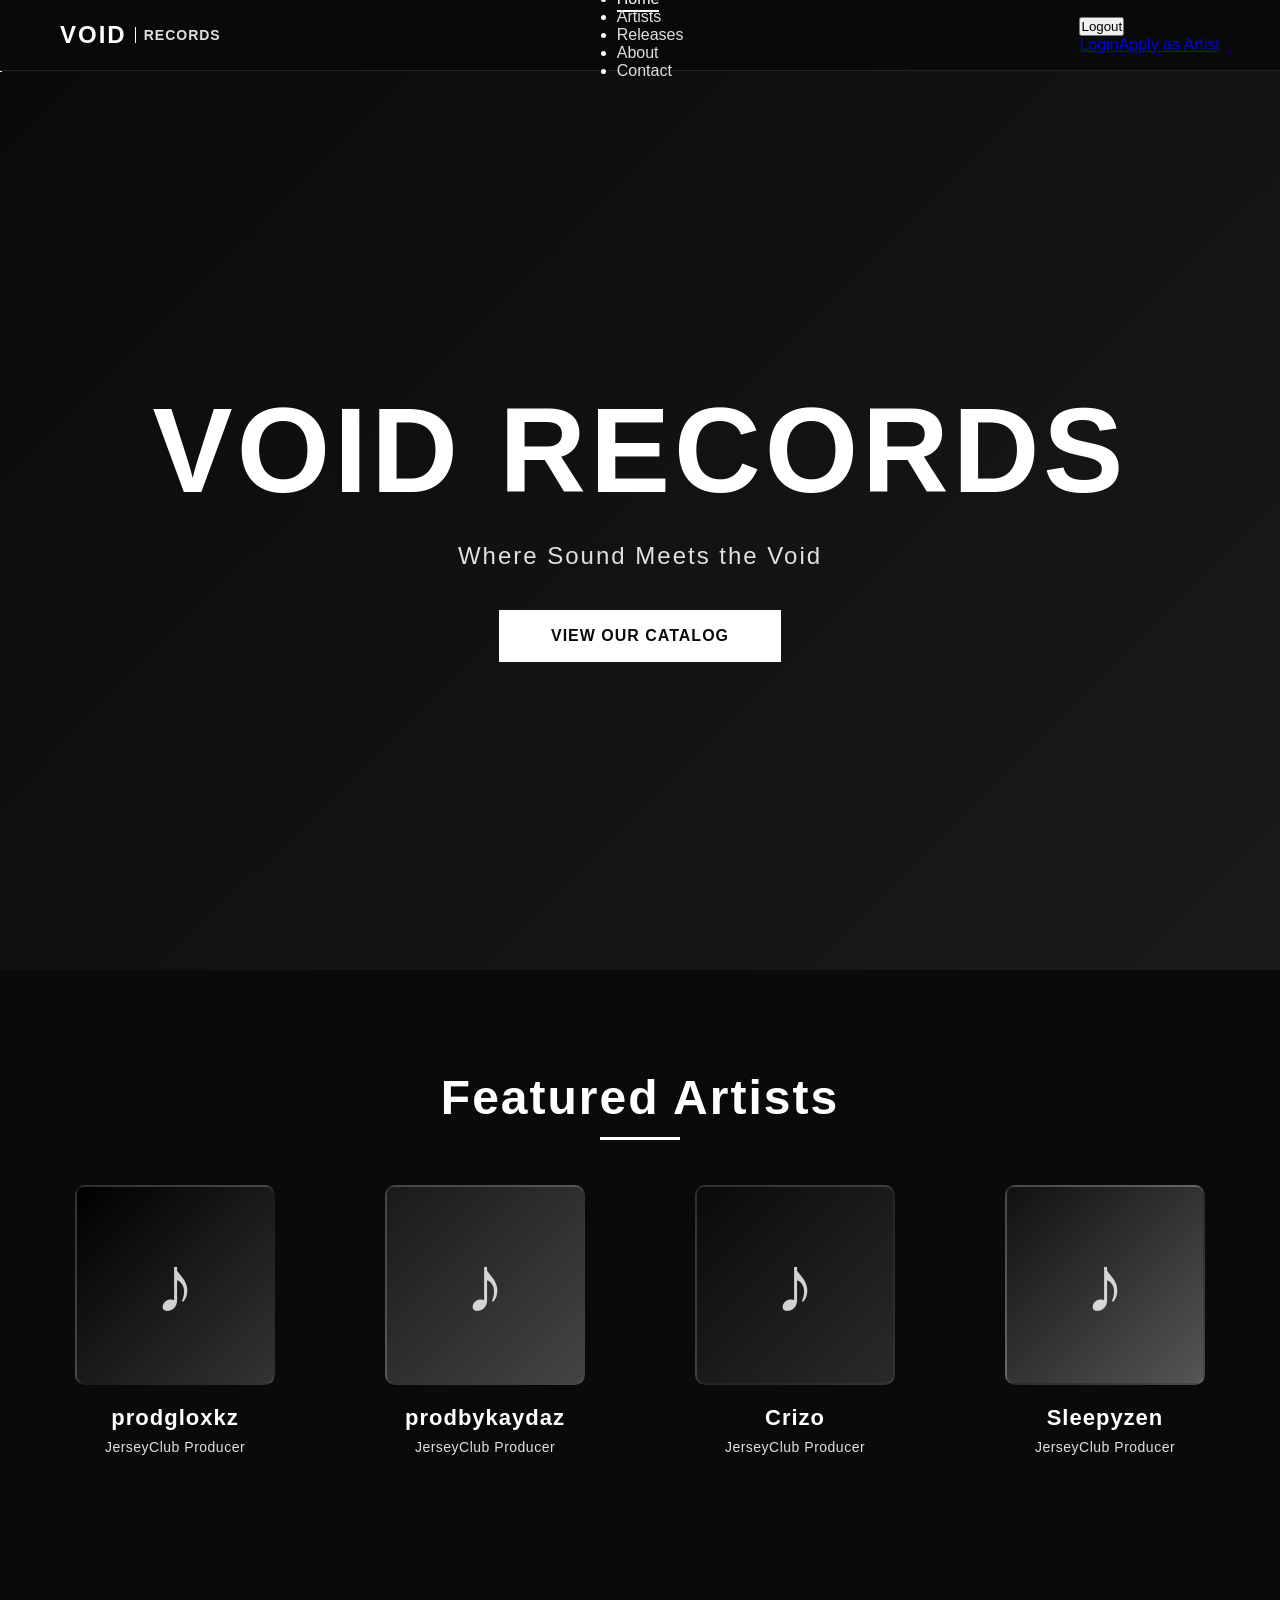
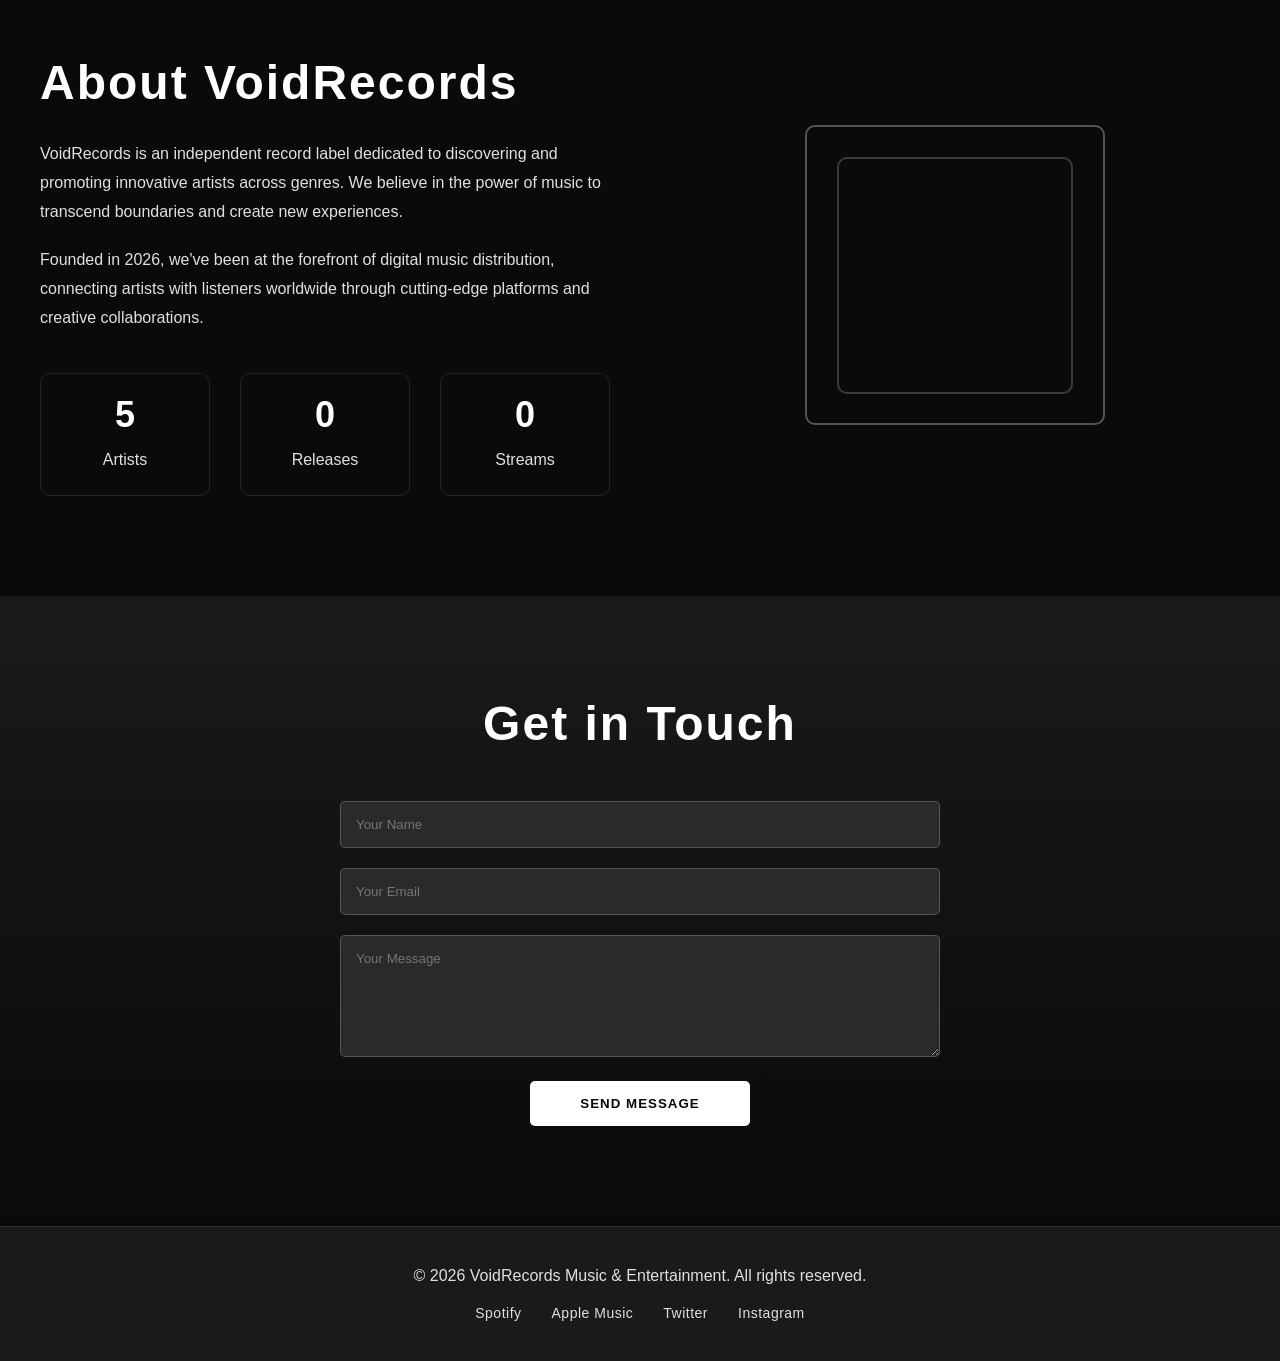
==== index.html @ 40ed35eb "Update index.html" ====
<!DOCTYPE html>
<html lang="en">
<head>
    <meta charset="UTF-8">
    <meta name="viewport" content="width=device-width, initial-scale=1.0">

    <title>VoidRecords - Where Sound Meets the Void</title>

    <!-- VoidRecords Favicon -->
    <link rel="icon" type="image/png" sizes="32x32" href="favicon.png?v=2">
    <link rel="icon" type="image/png" sizes="16x16" href="favicon.png?v=2">
    <link rel="shortcut icon" href="favicon.png?v=2">
    <link rel="apple-touch-icon" href="favicon.png?v=2">
    <style id="voidrecords-styles">
* {
    margin: 0;
    padding: 0;
    box-sizing: border-box;
}

:root {
    --primary-black: #0a0a0a;
    --secondary-black: #1a1a1a;
    --tertiary-black: #2a2a2a;
    --primary-white: #ffffff;
    --secondary-white: #f5f5f5;
    --gray-light: #e0e0e0;
    --accent: #ffffff;
}

html {
    scroll-behavior: smooth;
}

body {
    font-family: 'Segoe UI', Tahoma, Geneva, Verdana, sans-serif;
    background-color: var(--primary-black);
    color: var(--primary-white);
    overflow-x: hidden;
}




/* Animations */
@keyframes fadeInUp {
    from {
        opacity: 0;
        transform: translateY(30px);
    }
    to {
        opacity: 1;
        transform: translateY(0);
    }
}

@keyframes glitch {
    0%, 100% {
        clip-path: inset(0 0 0 0);
    }
    20% {
        clip-path: inset(0 0 65% 0);
    }
    40% {
        clip-path: inset(28% 0 58% 0);
    }
    60% {
        clip-path: inset(44% 0 15% 0);
    }
    80% {
        clip-path: inset(12% 0 58% 0);
    }
}

@keyframes float {
    0%, 100% {
        transform: translateY(0px);
    }
    50% {
        transform: translateY(-20px);
    }
}

@keyframes pulse {
    0% {
        transform: scale(1);
        opacity: 1;
    }
    50% {
        transform: scale(1.05);
        opacity: 0.8;
    }
    100% {
        transform: scale(1);
        opacity: 1;
    }
}

@keyframes spin-slow {
    from {
        transform: rotate(0deg);
    }
    to {
        transform: rotate(360deg);
    }
}

@keyframes twinkle {
    0%, 100% {
        opacity: 0.3;
    }
    50% {
        opacity: 1;
    }
}

@keyframes glow {
    0%, 100% {
        box-shadow: 0 0 10px rgba(255, 255, 255, 0.3);
    }
    50% {
        box-shadow: 0 0 20px rgba(255, 255, 255, 0.6);
    }
}

@keyframes slideInLeft {
    from {
        opacity: 0;
        transform: translateX(-50px);
    }
    to {
        opacity: 1;
        transform: translateX(0);
    }
}

@keyframes slideInRight {
    from {
        opacity: 0;
        transform: translateX(50px);
    }
    to {
        opacity: 1;
        transform: translateX(0);
    }
}

@keyframes expandWidth {
    from {
        width: 0;
    }
    to {
        width: 100%;
    }
}

/* Navbar */
.navbar {
    position: fixed;
    top: 0;
    width: 100%;
    background: rgba(10, 10, 10, 0.95);
    backdrop-filter: blur(10px);
    border-bottom: 1px solid rgba(255, 255, 255, 0.1);
    z-index: 1000;
    animation: slideInDown 0.6s ease-out;
}

@keyframes slideInDown {
    from {
        opacity: 0;
        transform: translateY(-100%);
    }
    to {
        opacity: 1;
        transform: translateY(0);
    }
}

.nav-container {
    max-width: 1200px;
    margin: 0 auto;
    padding: 0 20px;
    display: flex;
    justify-content: space-between;
    align-items: center;
    height: 70px;
}

.logo {
    display: flex;
    align-items: center;
    gap: 8px;
    font-weight: bold;
}

.logo-text {
    font-size: 24px;
    color: var(--primary-white);
    letter-spacing: 2px;
}

.logo-records {
    font-size: 14px;
    color: var(--gray-light);
    letter-spacing: 1px;
    border-left: 1px solid var(--accent);
    padding-left: 8px;
}

.nav-menu {
    display: flex;
    list-style: none;
    gap: 40px;
}

.nav-link {
    color: var(--gray-light);
    text-decoration: none;
    font-weight: 500;
    transition: all 0.3s ease;
    position: relative;
}

.nav-link::after {
    content: '';
    position: absolute;
    bottom: -5px;
    left: 0;
    width: 0;
    height: 2px;
    background: var(--accent);
    transition: width 0.3s ease;
}

.nav-link:hover,
.nav-link.active {
    color: var(--primary-white);
}

.nav-link:hover::after,
.nav-link.active::after {
    width: 100%;
}

.hamburger {
    display: none;
    flex-direction: column;
    cursor: pointer;
}

.hamburger span {
    width: 25px;
    height: 3px;
    background: var(--primary-white);
    margin: 5px 0;
    transition: 0.3s;
}

/* Hero Section */
.hero {
    position: relative;
    height: 100vh;
    display: flex;
    align-items: center;
    justify-content: center;
    overflow: hidden;
    background: linear-gradient(135deg, var(--primary-black) 0%, var(--secondary-black) 100%);
    margin-top: 70px;
}

.stars,
.stars-2,
.stars-3 {
    position: absolute;
    width: 100%;
    height: 100%;
    top: 0;
    left: 0;
}

.stars::before,
.stars::after,
.stars-2::before,
.stars-2::after,
.stars-3::before,
.stars-3::after {
    content: '';
    position: absolute;
    width: 2px;
    height: 2px;
    background: white;
    box-shadow: 
        50px 60px 0 -5px white,
        130px 80px 0 -5px white,
        90px 10px 0 -5px white,
        130px 130px 0 -5px white,
        90px 90px 0 -5px white;
    animation: twinkle 3s infinite;
}

.stars-2::before {
    animation-delay: 0.5s;
}

.stars-3::before {
    animation-delay: 1s;
}

.hero-content {
    position: relative;
    z-index: 2;
    text-align: center;
    animation: fadeInUp 1s ease-out;
}

.hero-title {
    font-size: clamp(48px, 10vw, 120px);
    font-weight: 900;
    letter-spacing: 4px;
    margin-bottom: 20px;
    line-height: 1.2;
}

.word {
    display: inline-block;
    animation: slideInLeft 0.8s ease-out;
}

.word:nth-child(2) {
    animation: slideInRight 0.8s ease-out;
}

.hero-subtitle {
    font-size: 24px;
    color: var(--gray-light);
    letter-spacing: 2px;
    margin-bottom: 40px;
    animation: fadeInUp 1.2s ease-out;
}

.cta-button {
    display: inline-block;
    padding: 15px 50px;
    background: var(--primary-white);
    color: var(--primary-black);
    text-decoration: none;
    font-weight: 700;
    letter-spacing: 1px;
    border: 2px solid var(--primary-white);
    transition: all 0.3s ease;
    cursor: pointer;
    animation: fadeInUp 1.4s ease-out;
    text-transform: uppercase;
}

.cta-button:hover {
    background: transparent;
    color: var(--primary-white);
    transform: translateY(-3px);
    box-shadow: 0 10px 30px rgba(255, 255, 255, 0.2);
}

/* Section Title */
.section-title {
    font-size: 48px;
    font-weight: 900;
    text-align: center;
    margin-bottom: 60px;
    letter-spacing: 2px;
    position: relative;
    display: inline-block;
    width: 100%;
}

.section-title::after {
    content: '';
    position: absolute;
    bottom: -15px;
    left: 50%;
    transform: translateX(-50%);
    width: 80px;
    height: 3px;
    background: var(--primary-white);
}

/* Artists Section */
.artists {
    padding: 100px 20px;
    background: var(--primary-black);
}

.artists-grid {
    max-width: 1200px;
    margin: 0 auto;
    display: grid;
    grid-template-columns: repeat(auto-fit, minmax(250px, 1fr));
    gap: 40px;
}

.artist-card {
    text-align: center;
    animation: fadeInUp 0.8s ease-out both;
    transition: all 0.3s ease;
}

.artist-card:nth-child(1) {
    animation-delay: 0.1s;
}

.artist-card:nth-child(2) {
    animation-delay: 0.2s;
}

.artist-card:nth-child(3) {
    animation-delay: 0.3s;
}

.artist-card:nth-child(4) {
    animation-delay: 0.4s;
}

.artist-card:hover {
    transform: translateY(-10px);
}

.artist-image {
    width: 200px;
    height: 200px;
    margin: 0 auto 20px;
    border-radius: 10px;
    display: flex;
    align-items: center;
    justify-content: center;
    overflow: hidden;
    border: 2px solid rgba(255, 255, 255, 0.1);
    transition: all 0.3s ease;
}

.artist-card:hover .artist-image {
    border-color: var(--primary-white);
    box-shadow: 0 0 20px rgba(255, 255, 255, 0.2);
}

.artist-icon {
    font-size: 80px;
    opacity: 0.8;
    animation: float 3s ease-in-out infinite;
}

.artist-card h3 {
    font-size: 22px;
    margin-bottom: 8px;
    letter-spacing: 1px;
}

.artist-card p {
    color: var(--gray-light);
    font-size: 14px;
    letter-spacing: 0.5px;
}

/* Releases Section */
.releases {
    padding: 100px 20px;
    background: linear-gradient(180deg, var(--secondary-black) 0%, var(--primary-black) 100%);
}

.releases-grid {
    max-width: 1200px;
    margin: 0 auto;
    display: grid;
    grid-template-columns: repeat(auto-fit, minmax(280px, 1fr));
    gap: 40px;
}

.release-card {
    background: var(--tertiary-black);
    border: 1px solid rgba(255, 255, 255, 0.1);
    border-radius: 10px;
    padding: 30px;
    text-align: center;
    animation: fadeInUp 0.8s ease-out both;
    transition: all 0.3s ease;
    position: relative;
    overflow: hidden;
}

.release-card:nth-child(1) {
    animation-delay: 0.1s;
}

.release-card:nth-child(2) {
    animation-delay: 0.2s;
}

.release-card:nth-child(3) {
    animation-delay: 0.3s;
}

.release-card::before {
    content: '';
    position: absolute;
    top: 0;
    left: -100%;
    width: 100%;
    height: 100%;
    background: linear-gradient(90deg, transparent, rgba(255, 255, 255, 0.1), transparent);
    transition: left 0.5s ease;
}

.release-card:hover::before {
    left: 100%;
}

.release-card:hover {
    border-color: rgba(255, 255, 255, 0.3);
    transform: translateY(-10px);
    box-shadow: 0 15px 40px rgba(0, 0, 0, 0.5);
}

.release-image {
    position: relative;
    width: 150px;
    height: 150px;
    margin: 0 auto 20px;
}

.vinyl-record {
    width: 100%;
    height: 100%;
    border-radius: 50%;
    background: radial-gradient(circle at 30% 30%, #444, #000);
    border: 3px solid var(--gray-light);
    box-shadow: 0 0 20px rgba(255, 255, 255, 0.1), inset 0 0 20px rgba(0, 0, 0, 0.8);
    animation: spin-slow 8s linear infinite;
    position: relative;
}

.vinyl-record::before {
    content: '';
    position: absolute;
    width: 60%;
    height: 60%;
    background: radial-gradient(circle, #222, #000);
    border-radius: 50%;
    top: 20%;
    left: 20%;
    box-shadow: inset 0 0 10px rgba(0, 0, 0, 1);
}

.vinyl-record::after {
    content: '';
    position: absolute;
    width: 20%;
    height: 20%;
    background: radial-gradient(circle, #888, #333);
    border-radius: 50%;
    top: 40%;
    left: 40%;
    box-shadow: 0 0 5px rgba(255, 255, 255, 0.3);
}

.pulse {
    position: absolute;
    width: 100%;
    height: 100%;
    border: 2px solid rgba(255, 255, 255, 0.3);
    border-radius: 50%;
    animation: pulse 2s ease-in-out infinite;
}

.release-card h3 {
    font-size: 20px;
    margin: 15px 0;
    letter-spacing: 1px;
}

.artist-name {
    color: var(--gray-light);
    font-size: 14px;
    margin-bottom: 5px;
}

.release-date {
    color: rgba(255, 255, 255, 0.6);
    font-size: 12px;
    margin-bottom: 20px;
}

.play-btn {
    background: var(--primary-white);
    color: var(--primary-black);
    border: none;
    padding: 10px 25px;
    font-weight: 700;
    cursor: pointer;
    border-radius: 5px;
    transition: all 0.3s ease;
    letter-spacing: 0.5px;
}

.play-btn:hover {
    transform: scale(1.05);
    box-shadow: 0 5px 15px rgba(255, 255, 255, 0.3);
}

/* About Section */
.about {
    padding: 100px 20px;
    background: var(--primary-black);
}

.about-content {
    max-width: 1200px;
    margin: 0 auto;
    display: grid;
    grid-template-columns: 1fr 1fr;
    gap: 60px;
    align-items: center;
}

.about-text h2 {
    font-size: 48px;
    margin-bottom: 30px;
    letter-spacing: 2px;
}

.about-text p {
    color: var(--gray-light);
    font-size: 16px;
    line-height: 1.8;
    margin-bottom: 20px;
}

.stats {
    display: grid;
    grid-template-columns: repeat(3, 1fr);
    gap: 30px;
    margin-top: 40px;
}

.stat {
    text-align: center;
    padding: 20px;
    border: 1px solid rgba(255, 255, 255, 0.1);
    border-radius: 10px;
    transition: all 0.3s ease;
}

.stat:hover {
    border-color: var(--primary-white);
    box-shadow: 0 0 20px rgba(255, 255, 255, 0.1);
}

.stat h4 {
    font-size: 36px;
    margin-bottom: 10px;
}

.stat p {
    margin: 0;
    color: var(--gray-light);
}

.about-visual {
    display: flex;
    align-items: center;
    justify-content: center;
}

.floating-box {
    width: 300px;
    height: 300px;
    border: 2px solid rgba(255, 255, 255, 0.3);
    border-radius: 10px;
    display: flex;
    align-items: center;
    justify-content: center;
    animation: float 4s ease-in-out infinite;
}

.inner-box {
    width: 80%;
    height: 80%;
    border: 2px solid rgba(255, 255, 255, 0.2);
    border-radius: 10px;
    animation: spin-slow 6s linear infinite reverse;
}

/* Contact Section */
.contact {
    padding: 100px 20px;
    background: linear-gradient(180deg, var(--secondary-black) 0%, var(--primary-black) 100%);
    text-align: center;
}

.contact h2 {
    font-size: 48px;
    margin-bottom: 50px;
    letter-spacing: 2px;
}

.contact-form {
    max-width: 600px;
    margin: 0 auto;
}

.form-group {
    margin-bottom: 20px;
}

.contact-form input,
.contact-form textarea {
    width: 100%;
    padding: 15px;
    background: var(--tertiary-black);
    border: 1px solid rgba(255, 255, 255, 0.2);
    color: var(--primary-white);
    border-radius: 5px;
    font-family: inherit;
    transition: all 0.3s ease;
}

.contact-form input:focus,
.contact-form textarea:focus {
    outline: none;
    border-color: var(--primary-white);
    box-shadow: 0 0 15px rgba(255, 255, 255, 0.1);
}

.submit-btn {
    background: var(--primary-white);
    color: var(--primary-black);
    border: none;
    padding: 15px 50px;
    font-weight: 700;
    cursor: pointer;
    border-radius: 5px;
    transition: all 0.3s ease;
    letter-spacing: 1px;
    text-transform: uppercase;
}

.submit-btn:hover {
    transform: translateY(-3px);
    box-shadow: 0 10px 30px rgba(255, 255, 255, 0.2);
}

/* Footer */
.footer {
    background: var(--secondary-black);
    border-top: 1px solid rgba(255, 255, 255, 0.1);
    padding: 40px 20px;
    text-align: center;
}

.footer-content {
    max-width: 1200px;
    margin: 0 auto;
}

.footer-content p {
    color: var(--gray-light);
    margin-bottom: 20px;
}

.social-links {
    display: flex;
    gap: 30px;
    justify-content: center;
    flex-wrap: wrap;
}

.social-icon {
    color: var(--gray-light);
    text-decoration: none;
    transition: all 0.3s ease;
    font-size: 14px;
    letter-spacing: 0.5px;
}

.social-icon:hover {
    color: var(--primary-white);
    transform: translateY(-3px);
}

/* Responsive */
@media (max-width: 768px) {
    .nav-menu {
        display: none;
    }

    .hamburger {
        display: flex;
    }

    .hero-title {
        font-size: clamp(36px, 8vw, 60px);
    }

    .about-content {
        grid-template-columns: 1fr;
    }

    .stats {
        grid-template-columns: 1fr;
    }

    .section-title {
        font-size: 36px;
    }

    .artists-grid,
    .releases-grid {
        grid-template-columns: 1fr;
    }
}

@media (max-width: 480px) {
    .logo-records {
        display: none;
    }

    .hero-subtitle {
        font-size: 18px;
    }

    .cta-button {
        padding: 12px 30px;
        font-size: 14px;
    }

    .section-title {
        font-size: 28px;
    }

    .about-text h2 {
        font-size: 32px;
    }
}

/* =========================================================
   VOIDRECORDS STARTUP LOADER
   ========================================================= */

#loading-screen {
    position: fixed !important;
    inset: 0 !important;
    width: 100vw !important;
    height: 100vh !important;
    min-height: 100vh !important;
    display: flex !important;
    align-items: center !important;
    justify-content: center !important;
    background: #0a0a0a !important;
    z-index: 2147483647 !important;
    opacity: 1;
    visibility: visible;
    pointer-events: auto;
    transition: opacity 1s ease, visibility 1s ease;
}

#loading-screen.fade-out {
    opacity: 0 !important;
    visibility: hidden !important;
    pointer-events: none !important;
}

#loading-logo {
    display: block !important;
    width: 200px !important;
    height: 200px !important;
    max-width: 200px !important;
    max-height: 200px !important;
    object-fit: contain !important;
    animation: voidrecords-heartbeat 1.3s ease-in-out infinite !important;
    user-select: none;
    -webkit-user-drag: none;
}

@keyframes voidrecords-heartbeat {
    0%, 100% { transform: scale(1); }
    10% { transform: scale(1.08); }
    20% { transform: scale(1); }
    30% { transform: scale(1.06); }
    45% { transform: scale(1); }
}

</style>
</head>


<body>

    <!-- VOIDRECORDS LOADING SCREEN -->
    <div id="loading-screen" aria-hidden="true">
        <img
            id="loading-logo"
            src="favicon.png"
            width="200"
            height="200"
            alt="VoidRecords loading"
        >
    </div>


<!-- Navigation -->
    <nav class="navbar">
        <div class="nav-container">

            <div class="logo">
                <span class="logo-text">VOID</span>
                <span class="logo-records">RECORDS</span>
            </div>

            <ul class="nav-center">
                <li><a href="#home" class="nav-link active">Home</a></li>
                <li><a href="#artists" class="nav-link">Artists</a></li>
                <li><a href="#releases" class="nav-link">Releases</a></li>
                <li><a href="#about" class="nav-link">About</a></li>
                <li><a href="#contact" class="nav-link">Contact</a></li>
            </ul>

            <div class="nav-right">

                <div class="user-info" id="userInfo">
                    <span class="user-name" id="userName"></span>

                    <button
                        class="logout-btn"
                        id="logoutBtn"
                        onclick="logout()">
                        Logout
                    </button>
                </div>

                <div id="authButtons">
                    <a href="login.html" class="nav-btn">Login</a>

                    <a href="login.html" class="nav-btn primary">
                        Apply as Artist
                    </a>
                </div>

            </div>

            <div class="hamburger">
                <span></span>
                <span></span>
                <span></span>
            </div>

        </div>
    </nav>


    <!-- Hero Section -->
    <section id="home" class="hero">

        <div class="stars"></div>
        <div class="stars-2"></div>
        <div class="stars-3"></div>

        <div class="hero-content">

            <h1 class="hero-title">
                <span class="word">VOID</span>
                <span class="word">RECORDS</span>
            </h1>

            <p class="hero-subtitle">
                Where Sound Meets the Void
            </p>

            <a href="#releases" class="cta-button">
                View our Catalog
            </a>

        </div>
    </section>


    <!-- Artists Section -->
    <section id="artists" class="artists">

        <div class="section-title">
            Featured Artists
        </div>

        <div class="artists-grid">

            <div class="artist-card">

                <div
                    class="artist-image"
                    style="background: linear-gradient(135deg, #000, #333);">

                    <span class="artist-icon">♪</span>

                </div>

                <h3>prodgloxkz</h3>
                <p>JerseyClub Producer</p>

            </div>


            <div class="artist-card">

                <div
                    class="artist-image"
                    style="background: linear-gradient(135deg, #1a1a1a, #444);">

                    <span class="artist-icon">♪</span>

                </div>

                <h3>prodbykaydaz</h3>
                <p>JerseyClub Producer</p>

            </div>


            <div class="artist-card">

                <div
                    class="artist-image"
                    style="background: linear-gradient(135deg, #0a0a0a, #2a2a2a);">

                    <span class="artist-icon">♪</span>

                </div>

                <h3>Crizo</h3>
                <p>JerseyClub Producer</p>

            </div>


            <div class="artist-card">

                <div
                    class="artist-image"
                    style="background: linear-gradient(135deg, #111, #555);">

                    <span class="artist-icon">♪</span>

                </div>

                <h3>Sleepyzen</h3>
                <p>JerseyClub Producer</p>

            </div>

        </div>
    </section>


    <!-- About Section -->
    <section id="about" class="about">

        <div class="about-content">

            <div class="about-text">

                <h2>About VoidRecords</h2>

                <p>
                    VoidRecords is an independent record label dedicated
                    to discovering and promoting innovative artists across
                    genres. We believe in the power of music to transcend
                    boundaries and create new experiences.
                </p>

                <p>
                    Founded in 2026, we've been at the forefront of digital
                    music distribution, connecting artists with listeners
                    worldwide through cutting-edge platforms and creative
                    collaborations.
                </p>

                <div class="stats">

                    <div class="stat">
                        <h4>5</h4>
                        <p>Artists</p>
                    </div>

                    <div class="stat">
                        <h4>0</h4>
                        <p>Releases</p>
                    </div>

                    <div class="stat">
                        <h4>0</h4>
                        <p>Streams</p>
                    </div>

                </div>

            </div>


            <div class="about-visual">

                <div class="floating-box">
                    <div class="inner-box"></div>
                </div>

            </div>

        </div>
    </section>


    <!-- Contact Section -->
    <section id="contact" class="contact">

        <h2>Get in Touch</h2>

        <form class="contact-form">

            <div class="form-group">
                <input
                    type="text"
                    placeholder="Your Name"
                    required>
            </div>

            <div class="form-group">
                <input
                    type="email"
                    placeholder="Your Email"
                    required>
            </div>

            <div class="form-group">
                <textarea
                    placeholder="Your Message"
                    rows="6"
                    required></textarea>
            </div>

            <button type="submit" class="submit-btn">
                Send Message
            </button>

        </form>

    </section>


    <!-- Footer -->
    <footer class="footer">

        <div class="footer-content">

            <p>
                &copy; 2026 VoidRecords Music & Entertainment. All rights reserved.
            </p>

            <div class="social-links">

                <a href="#" class="social-icon">
                    Spotify
                </a>

                <a href="#" class="social-icon">
                    Apple Music
                </a>

                <a href="#" class="social-icon">
                    Twitter
                </a>

                <a href="#" class="social-icon">
                    Instagram
                </a>

            </div>

        </div>

    </footer>


    

<script>
        /* =========================================
           VOIDRECORDS LOADING / ERROR CHECK
           ========================================= */

        const loadingScreen =
            document.getElementById('loading-screen');

        const loadingLogo =
            document.getElementById('loading-logo');

        let startupError = false;
        let startupFinished = false;

        // Catch real JavaScript errors that happen during startup.
        window.addEventListener('error', function (event) {
            if (event.target === window) {
                startupError = true;
                console.error(
                    'VoidRecords startup error:',
                    event.message
                );
            }
        });

        // Catch rejected promises during startup.
        window.addEventListener('unhandledrejection', function (event) {
            startupError = true;
            console.error(
                'VoidRecords startup promise error:',
                event.reason
            );
        });

        // Verify the loading logo is available.
        function checkLoadingLogo() {
            return new Promise(function (resolve) {
                if (
                    loadingLogo &&
                    loadingLogo.complete &&
                    loadingLogo.naturalWidth > 0
                ) {
                    resolve(true);
                    return;
                }

                if (!loadingLogo) {
                    resolve(false);
                    return;
                }

                loadingLogo.addEventListener(
                    'load',
                    function () {
                        resolve(true);
                    },
                    { once: true }
                );

                loadingLogo.addEventListener(
                    'error',
                    function () {
                        resolve(false);
                    },
                    { once: true }
                );
            });
        }

        // Fade the loader away after startup checks pass.
        async function finishLoading() {
            if (startupFinished || !loadingScreen) {
                return;
            }

            const logoOK = await checkLoadingLogo();

            if (!logoOK) {
                console.error(
                    'VoidRecords ERROR: favicon.png could not be loaded.'
                );
                return;
            }

            if (startupError) {
                console.error(
                    'VoidRecords ERROR: a startup JavaScript error was detected.'
                );
                return;
            }

            startupFinished = true;

            console.log(
                '%cVoidRecords loaded successfully.',
                'color:white;font-size:18px;font-weight:bold;'
            );

            loadingScreen.classList.add('fade-out');

            setTimeout(function () {
                if (loadingScreen && loadingScreen.parentNode) {
                    loadingScreen.parentNode.removeChild(loadingScreen);
                }
            }, 1100);
        }

        // Wait until the page and its normal resources have finished loading.
        window.addEventListener('load', function () {
            // Keep the heartbeat visible briefly.
            setTimeout(finishLoading, 900);
        }, { once: true });

        // Check if user is logged in
        function checkUserLogin() {

            const currentUser =
                localStorage.getItem('voidrecords_currentUser');

            const userInfo =
                document.getElementById('userInfo');

            const authButtons =
                document.getElementById('authButtons');

            const userName =
                document.getElementById('userName');

            const logoutBtn =
                document.getElementById('logoutBtn');

            if (currentUser) {

                const user =
                    JSON.parse(currentUser);

                userName.textContent =
                    `Welcome, ${user.name}!`;

                userInfo.classList.remove('hidden');

                authButtons.style.display =
                    'none';

            } else {

                userInfo.classList.add('hidden');

                authButtons.style.display =
                    'flex';
            }
        }


        // Logout function
        function logout() {

            localStorage.removeItem(
                'voidrecords_currentUser'
            );

            checkUserLogin();

            window.location.href =
                'index.html';
        }


        // Initialize on page load
        window.addEventListener(
            'load',
            checkUserLogin
        );


        // Smooth navigation
        document
            .querySelectorAll('a[href^="#"]')
            .forEach(anchor => {

                anchor.addEventListener(
                    'click',
                    function (e) {

                        e.preventDefault();

                        const target =
                            document.querySelector(
                                this.getAttribute('href')
                            );

                        if (target) {

                            target.scrollIntoView({
                                behavior: 'smooth',
                                block: 'start'
                            });

                            updateActiveNav(
                                this.getAttribute('href')
                            );
                        }
                    }
                );
            });


        // Update active navigation link
        function updateActiveNav(id) {

            document
                .querySelectorAll('.nav-link')
                .forEach(link => {

                    link.classList.remove(
                        'active'
                    );
                });

            const activeLink =
                document.querySelector(
                    `a[href="${id}"]`
                );

            if (activeLink) {
                activeLink.classList.add(
                    'active'
                );
            }
        }


        // Update active nav on scroll
        window.addEventListener(
            'scroll',
            () => {

                let current = '';

                const sections =
                    document.querySelectorAll(
                        'section'
                    );

                sections.forEach(section => {

                    const sectionTop =
                        section.offsetTop;

                    const sectionHeight =
                        section.clientHeight;

                    if (
                        pageYOffset >=
                        sectionTop - 200
                    ) {

                        current =
                            section.getAttribute(
                                'id'
                            );
                    }
                });

                if (current) {

                    document
                        .querySelectorAll(
                            '.nav-link'
                        )
                        .forEach(link => {

                            link.classList.remove(
                                'active'
                            );
                        });

                    document
                        .querySelector(
                            `a[href="#${current}"]`
                        )
                        ?.classList.add(
                            'active'
                        );
                }
            }
        );


        // Parallax effect for hero
        window.addEventListener(
            'scroll',
            () => {

                const stars =
                    document.querySelectorAll(
                        '.stars, .stars-2, .stars-3'
                    );

                stars.forEach(
                    (star, index) => {

                        star.style.transform =
                            `translateY(${
                                window.scrollY *
                                (0.3 + index * 0.1)
                            }px)`;
                    }
                );
            }
        );


        // Rotate vinyl on hover
        document
            .querySelectorAll(
                '.vinyl-record'
            )
            .forEach(vinyl => {

                vinyl.addEventListener(
                    'mouseenter',
                    function () {

                        this.style.animationPlayState =
                            'paused';
                    }
                );

                vinyl.addEventListener(
                    'mouseleave',
                    function () {

                        this.style.animationPlayState =
                            'running';
                    }
                );
            });


        // Contact form submission
        const contactForm =
            document.querySelector(
                '.contact-form'
            );

        if (contactForm) {

            contactForm.addEventListener(
                'submit',
                (e) => {

                    e.preventDefault();

                    const submitBtn =
                        contactForm.querySelector(
                            '.submit-btn'
                        );

                    const originalText =
                        submitBtn.textContent;

                    submitBtn.textContent =
                        'Message Sent! ✓';

                    submitBtn.style.background =
                        'var(--accent)';

                    setTimeout(() => {

                        submitBtn.textContent =
                            originalText;

                        submitBtn.style.background =
                            'var(--primary-white)';

                        contactForm.reset();

                    }, 3000);
                }
            );
        }


        console.log(
            '%cWelcome to VoidRecords',
            'color: white; font-size: 20px; font-weight: bold; text-shadow: 0 0 10px rgba(255,255,255,0.5);'
        );

        console.log(
            '%cMusic Without Boundaries',
            'color: #e0e0e0; font-size: 14px;'
        );

    </script>

</body>
</html>
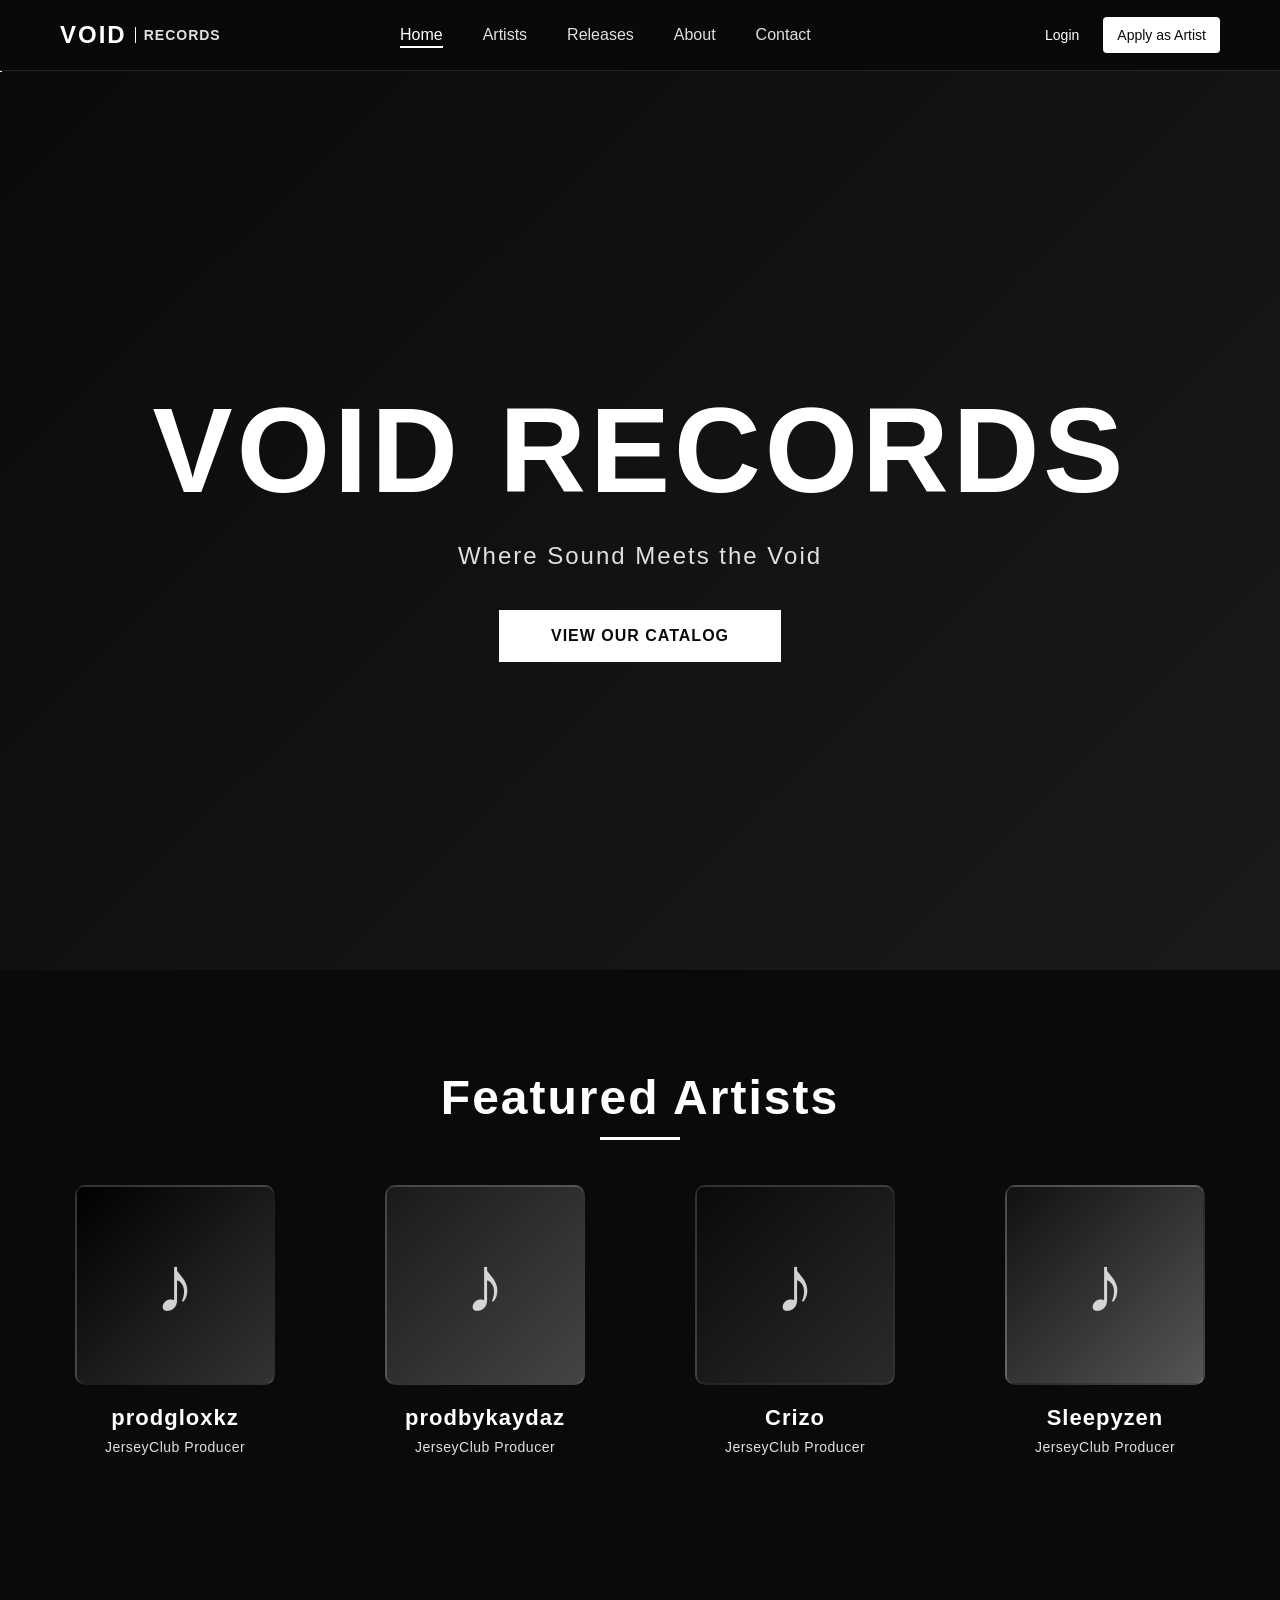
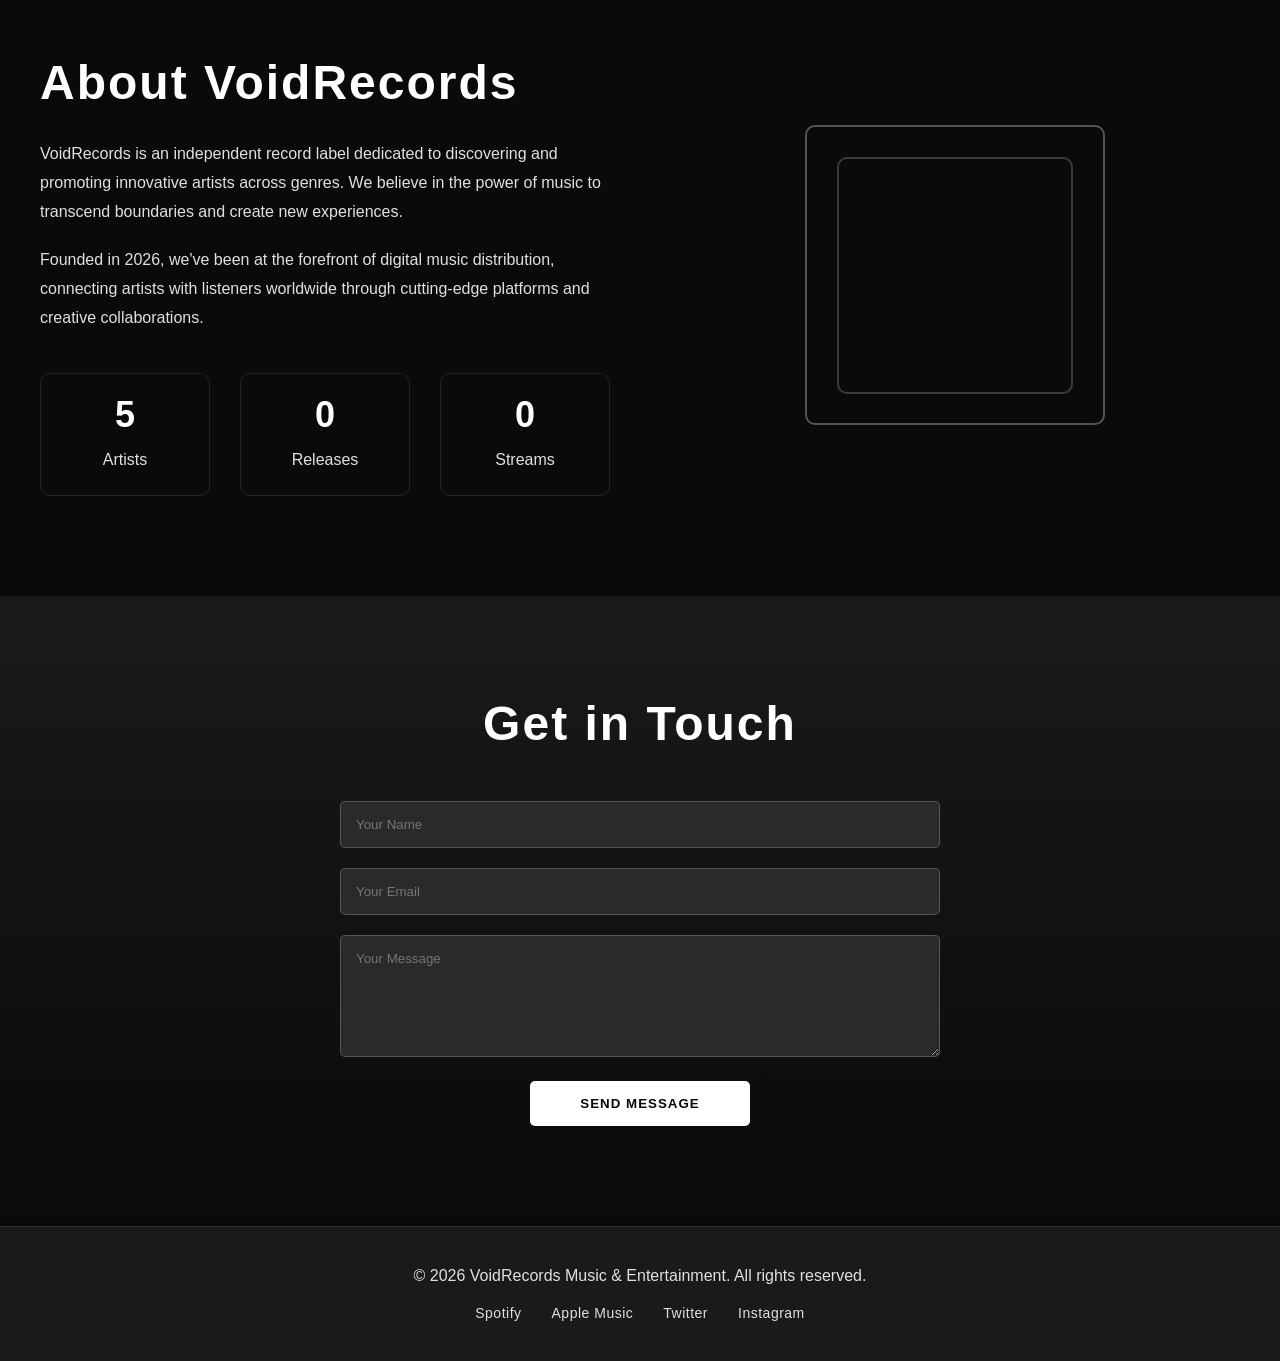
==== commit c248c3a1: "Update index.html" ====
--- a/index.html
+++ b/index.html
@@ -185,6 +185,7 @@
     justify-content: space-between;
     align-items: center;
     height: 70px;
+    gap: 20px;
 }
 
 .logo {
@@ -208,10 +209,93 @@
     padding-left: 8px;
 }
 
-.nav-menu {
+.nav-menu,
+.nav-center {
     display: flex;
+    align-items: center;
+    justify-content: center;
     list-style: none;
     gap: 40px;
+    margin: 0;
+    padding: 0;
+}
+
+.nav-right {
+    display: flex;
+    align-items: center;
+    justify-content: flex-end;
+    gap: 12px;
+    min-width: 230px;
+}
+
+.user-info {
+    display: flex;
+    align-items: center;
+    gap: 12px;
+}
+
+.user-info.hidden {
+    display: none !important;
+}
+
+.user-name {
+    color: var(--gray-light);
+    font-size: 14px;
+}
+
+.logout-btn {
+    border: 1px solid var(--gray-medium);
+    background: transparent;
+    color: var(--primary-white);
+    padding: 8px 14px;
+    border-radius: 4px;
+    cursor: pointer;
+    font: inherit;
+    transition: all 0.3s ease;
+}
+
+.logout-btn:hover {
+    border-color: var(--primary-white);
+    background: rgba(255, 255, 255, 0.08);
+}
+
+#authButtons {
+    display: flex;
+    align-items: center;
+    gap: 10px;
+}
+
+.nav-btn {
+    display: inline-flex;
+    align-items: center;
+    justify-content: center;
+    min-height: 36px;
+    padding: 8px 14px;
+    border: 1px solid var(--gray-medium);
+    border-radius: 4px;
+    color: var(--primary-white);
+    background: transparent;
+    text-decoration: none;
+    font-size: 14px;
+    font-weight: 500;
+    white-space: nowrap;
+    transition: all 0.3s ease;
+}
+
+.nav-btn:hover {
+    border-color: var(--primary-white);
+    background: rgba(255, 255, 255, 0.08);
+}
+
+.nav-btn.primary {
+    background: var(--primary-white);
+    color: var(--primary-black);
+    border-color: var(--primary-white);
+}
+
+.nav-btn.primary:hover {
+    background: var(--gray-light);
+    border-color: var(--gray-light);
 }
 
 .nav-link {
@@ -787,8 +871,13 @@
 
 /* Responsive */
 @media (max-width: 768px) {
-    .nav-menu {
+    .nav-menu,
+    .nav-center {
         display: none;
+    }
+
+    .nav-right {
+        min-width: auto;
     }
 
     .hamburger {
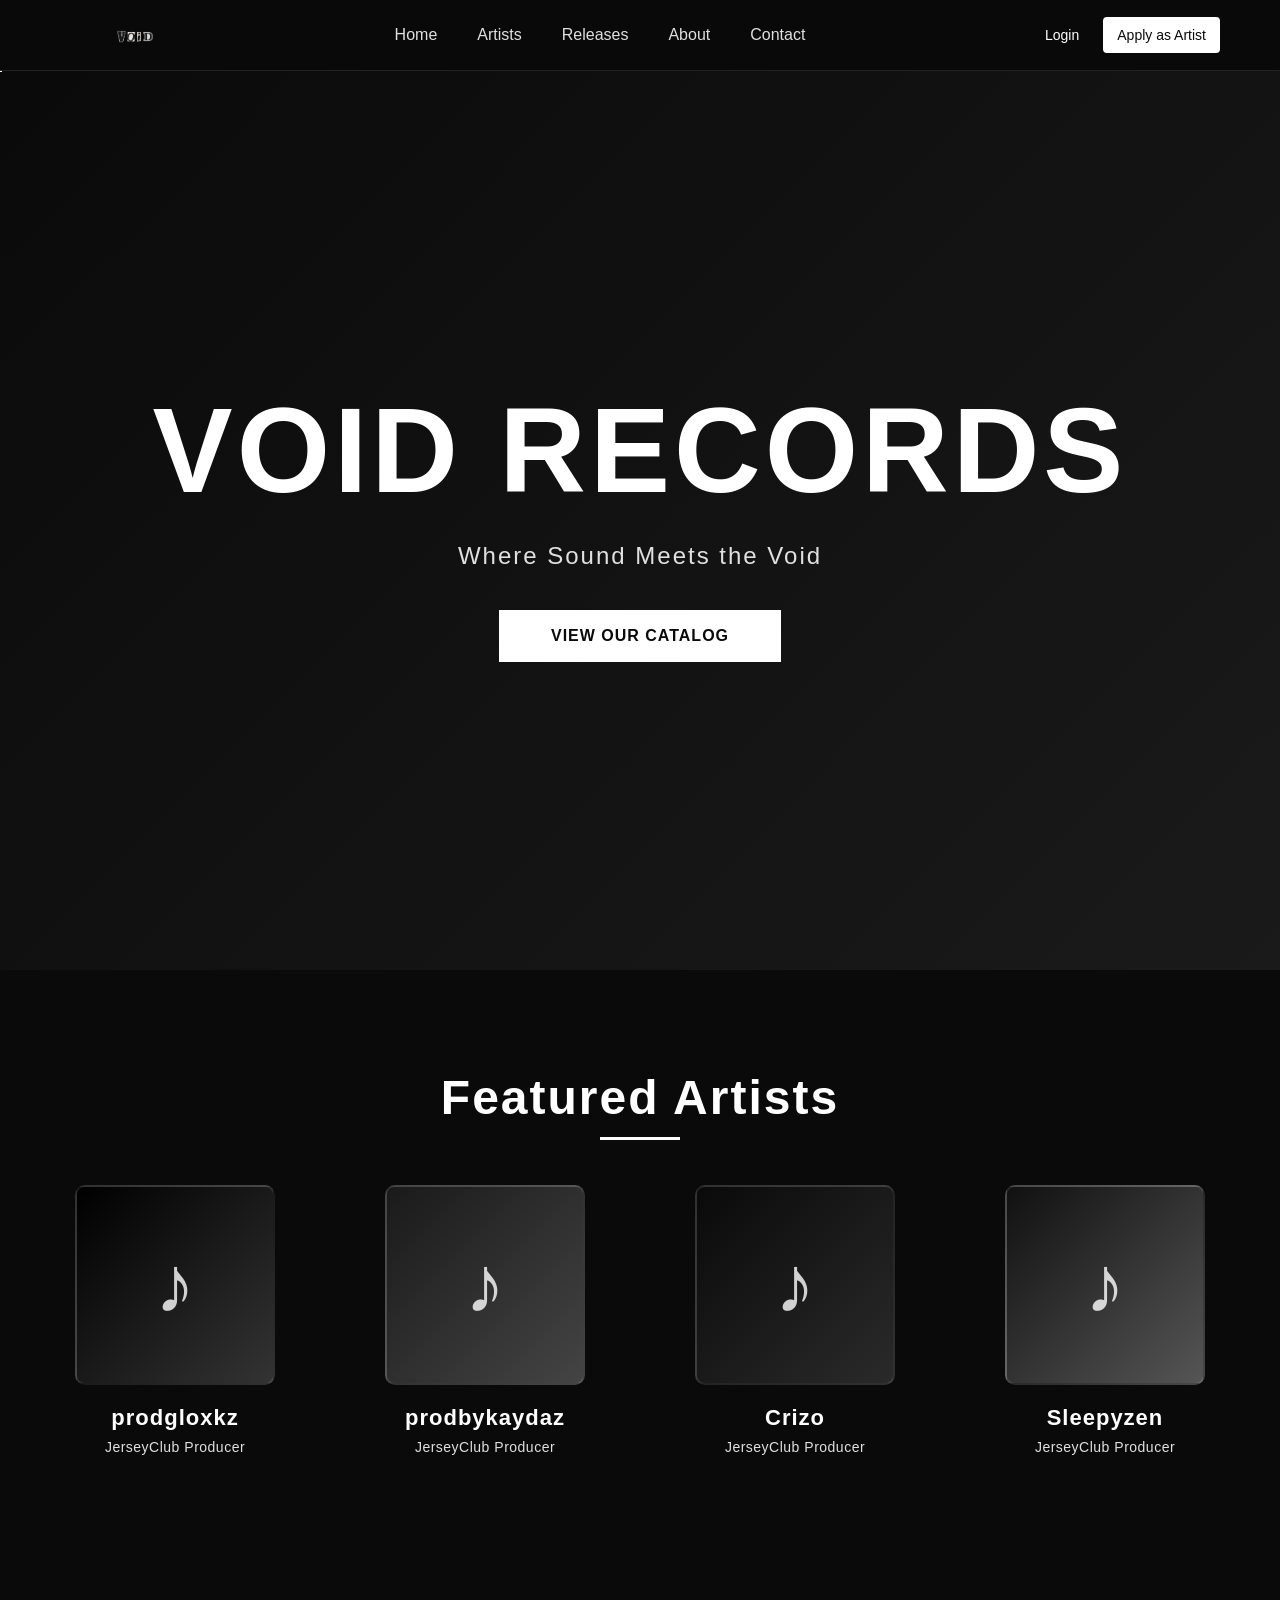
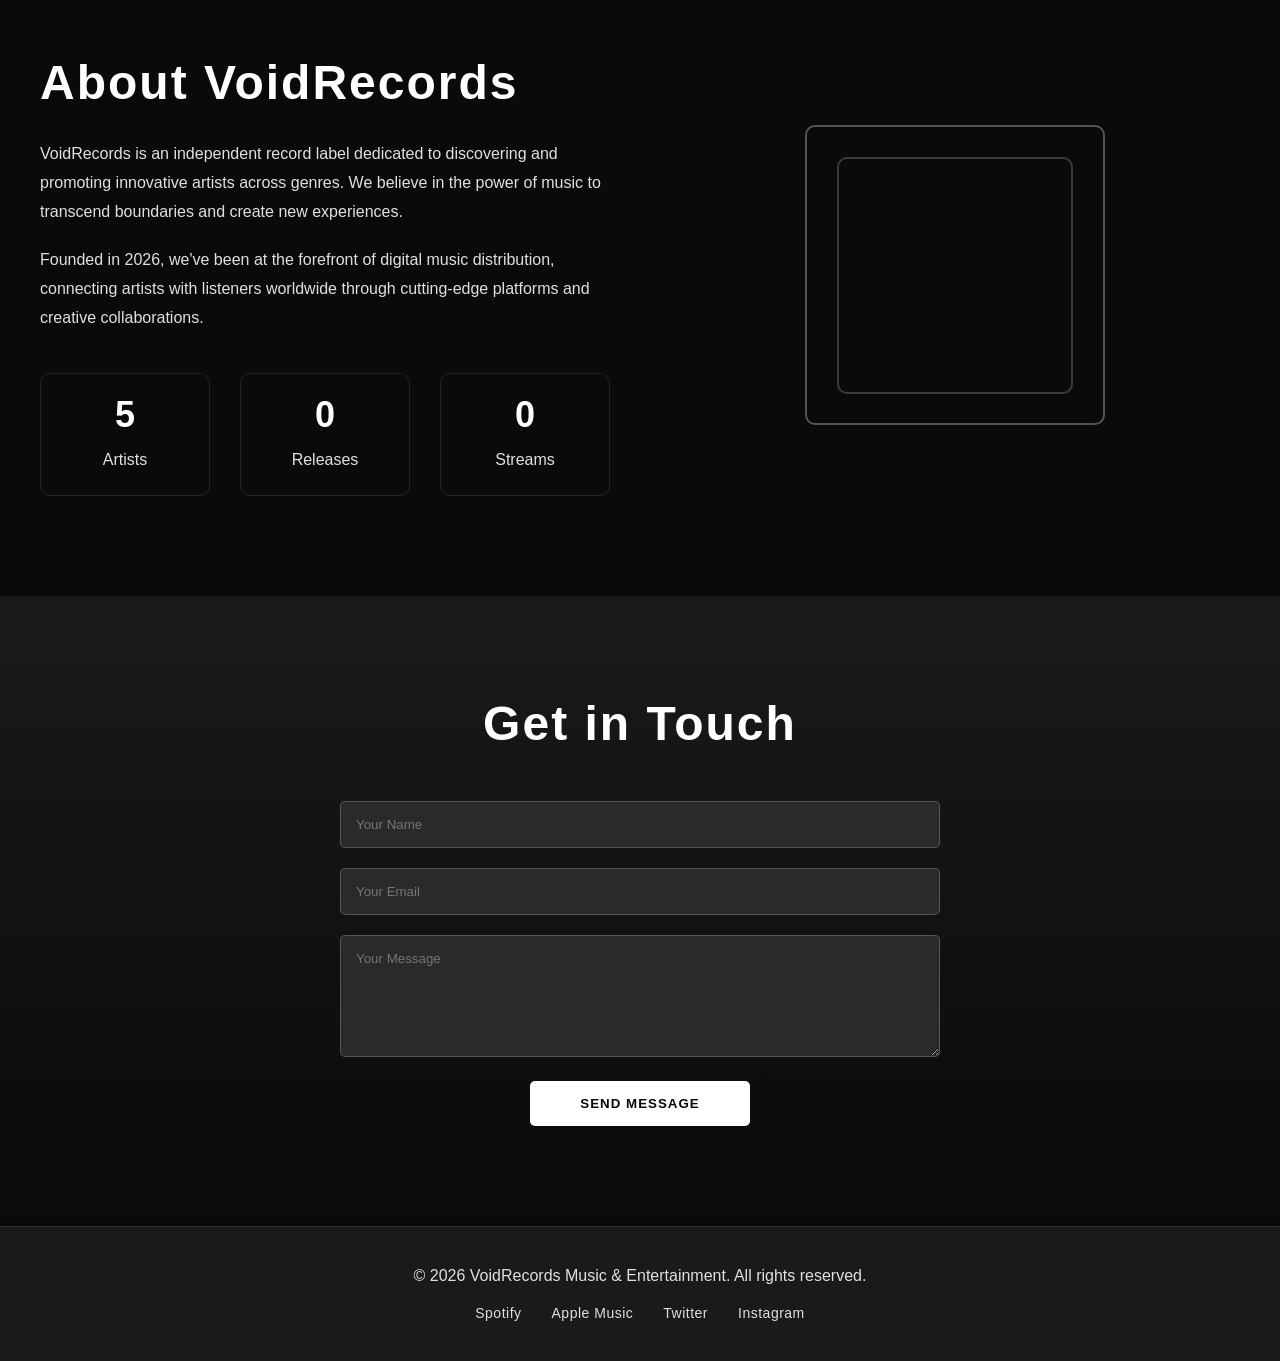
==== commit c687cd00: "Update index.html" ====
--- a/index.html
+++ b/index.html
@@ -207,6 +207,22 @@
     letter-spacing: 1px;
     border-left: 1px solid var(--accent);
     padding-left: 8px;
+}
+
+
+/* Navbar favicon logo */
+.navbar .logo {
+    display: flex;
+    align-items: center;
+    flex-shrink: 0;
+    text-decoration: none;
+}
+
+.navbar .logo img {
+    display: block;
+    width: 150px;
+    height: 44px;
+    object-fit: contain;
 }
 
 .nav-menu,
@@ -998,10 +1014,9 @@
     <nav class="navbar">
         <div class="nav-container">
 
-            <div class="logo">
-                <span class="logo-text">VOID</span>
-                <span class="logo-records">RECORDS</span>
-            </div>
+            <a href="#home" class="logo" aria-label="Void Records">
+    <img src="favicon.png" alt="Void Records">
+</a>
 
             <ul class="nav-center">
                 <li><a href="#home" class="nav-link active">Home</a></li>
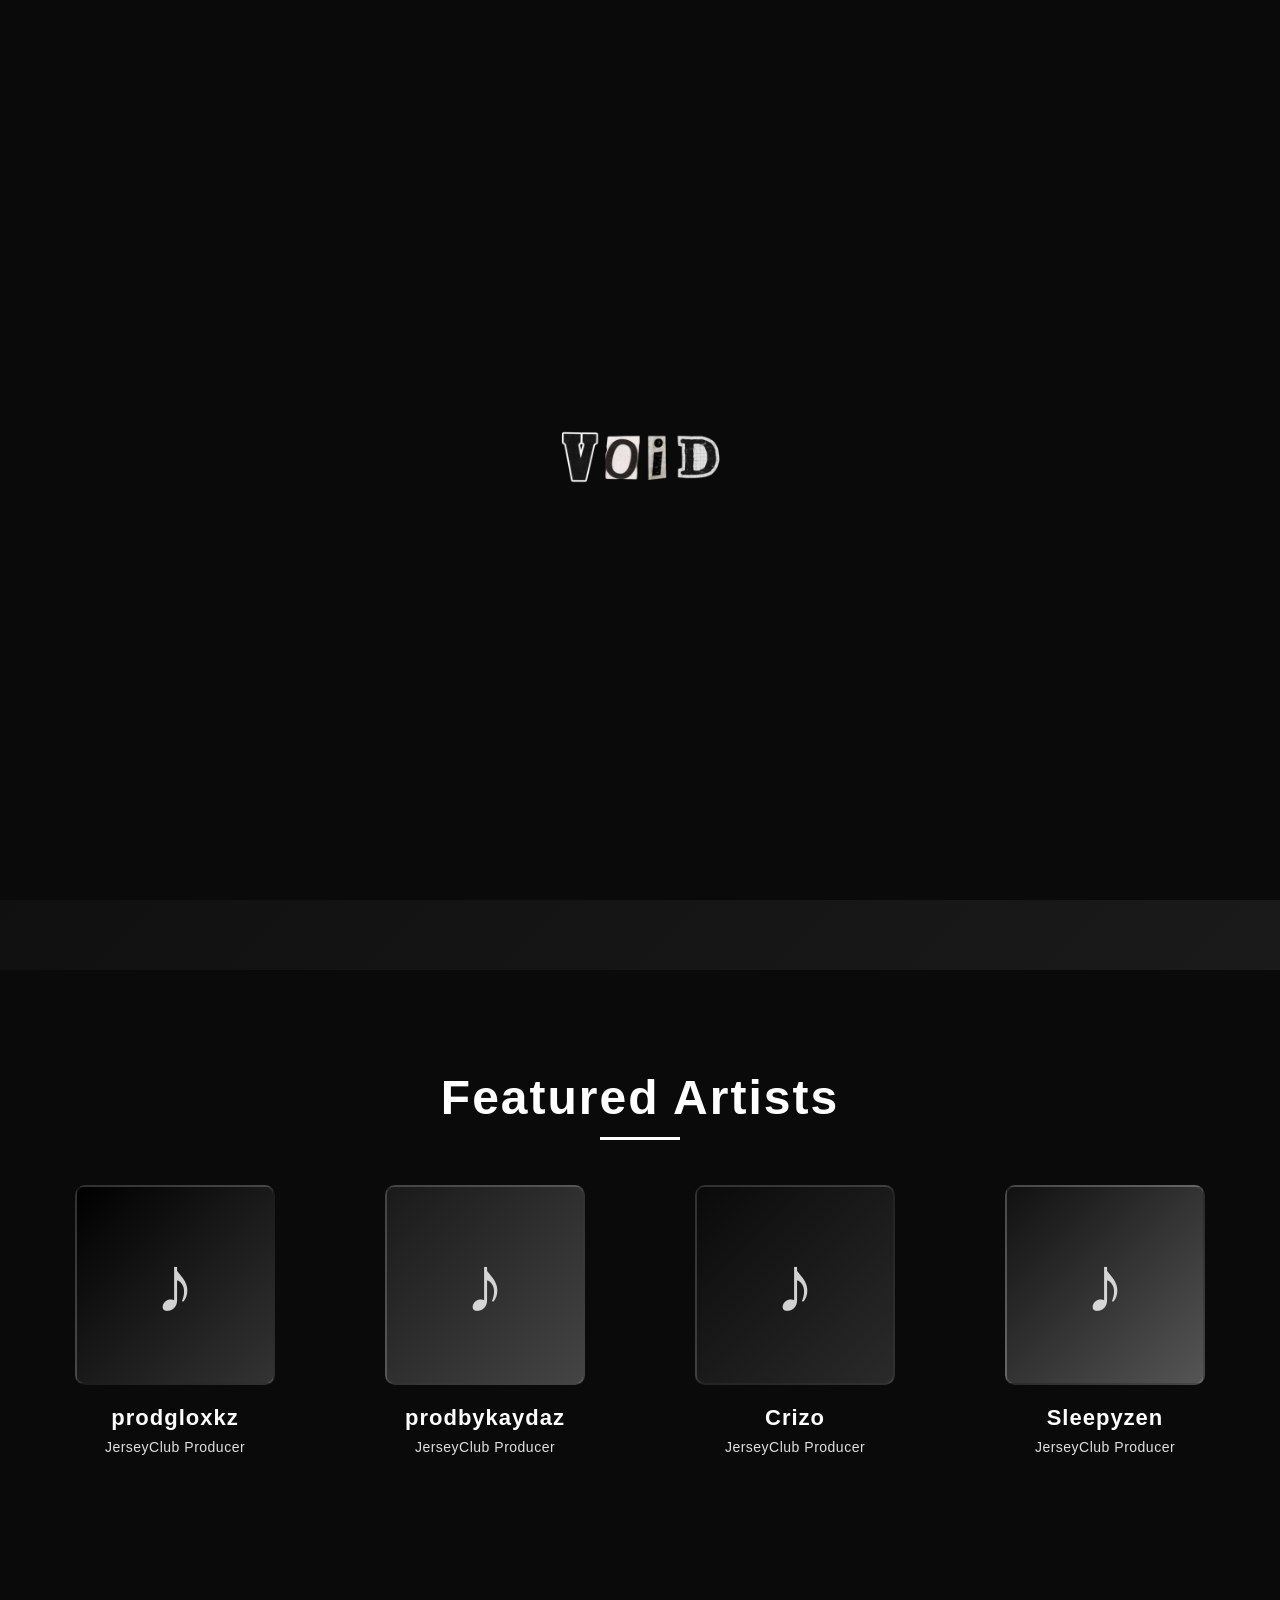
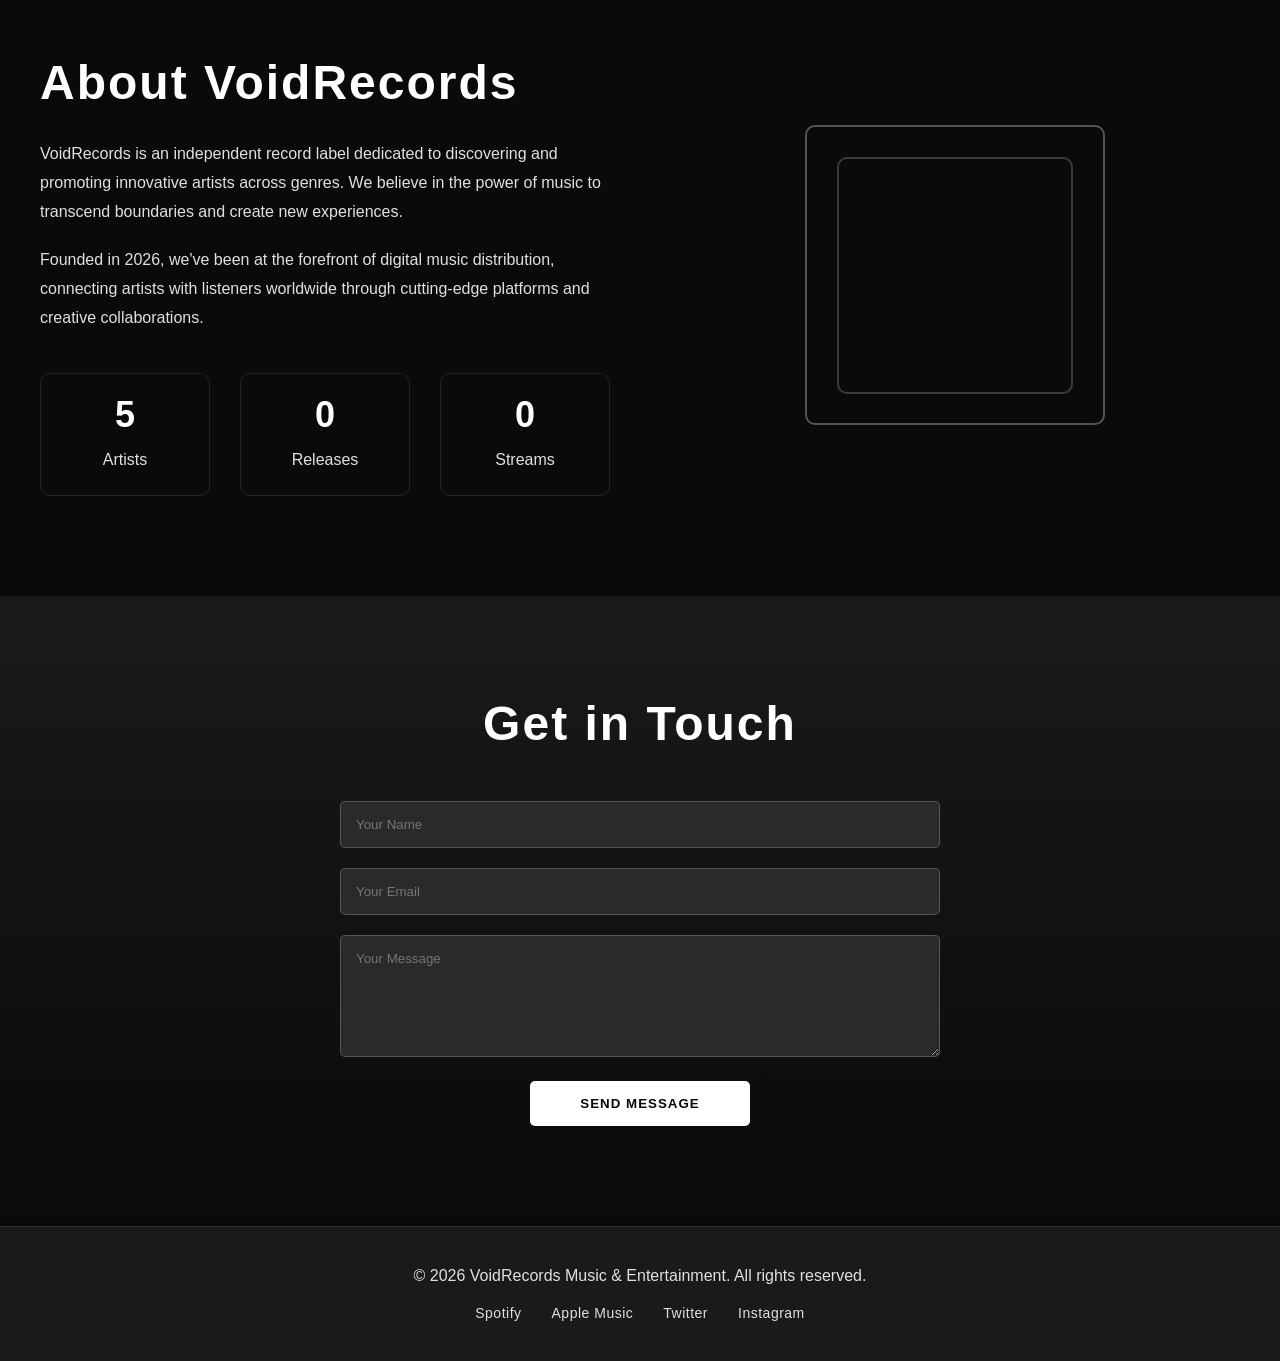
==== commit 889f28f2: "Update index.html" ====
--- a/index.html
+++ b/index.html
@@ -992,6 +992,12 @@
     45% { transform: scale(1); }
 }
 
+
+/* Hide navbar login/apply buttons */
+#authButtons {
+    display: none !important;
+}
+
 </style>
 </head>
 
@@ -1037,14 +1043,6 @@
                         onclick="logout()">
                         Logout
                     </button>
-                </div>
-
-                <div id="authButtons">
-                    <a href="login.html" class="nav-btn">Login</a>
-
-                    <a href="login.html" class="nav-btn primary">
-                        Apply as Artist
-                    </a>
                 </div>
 
             </div>
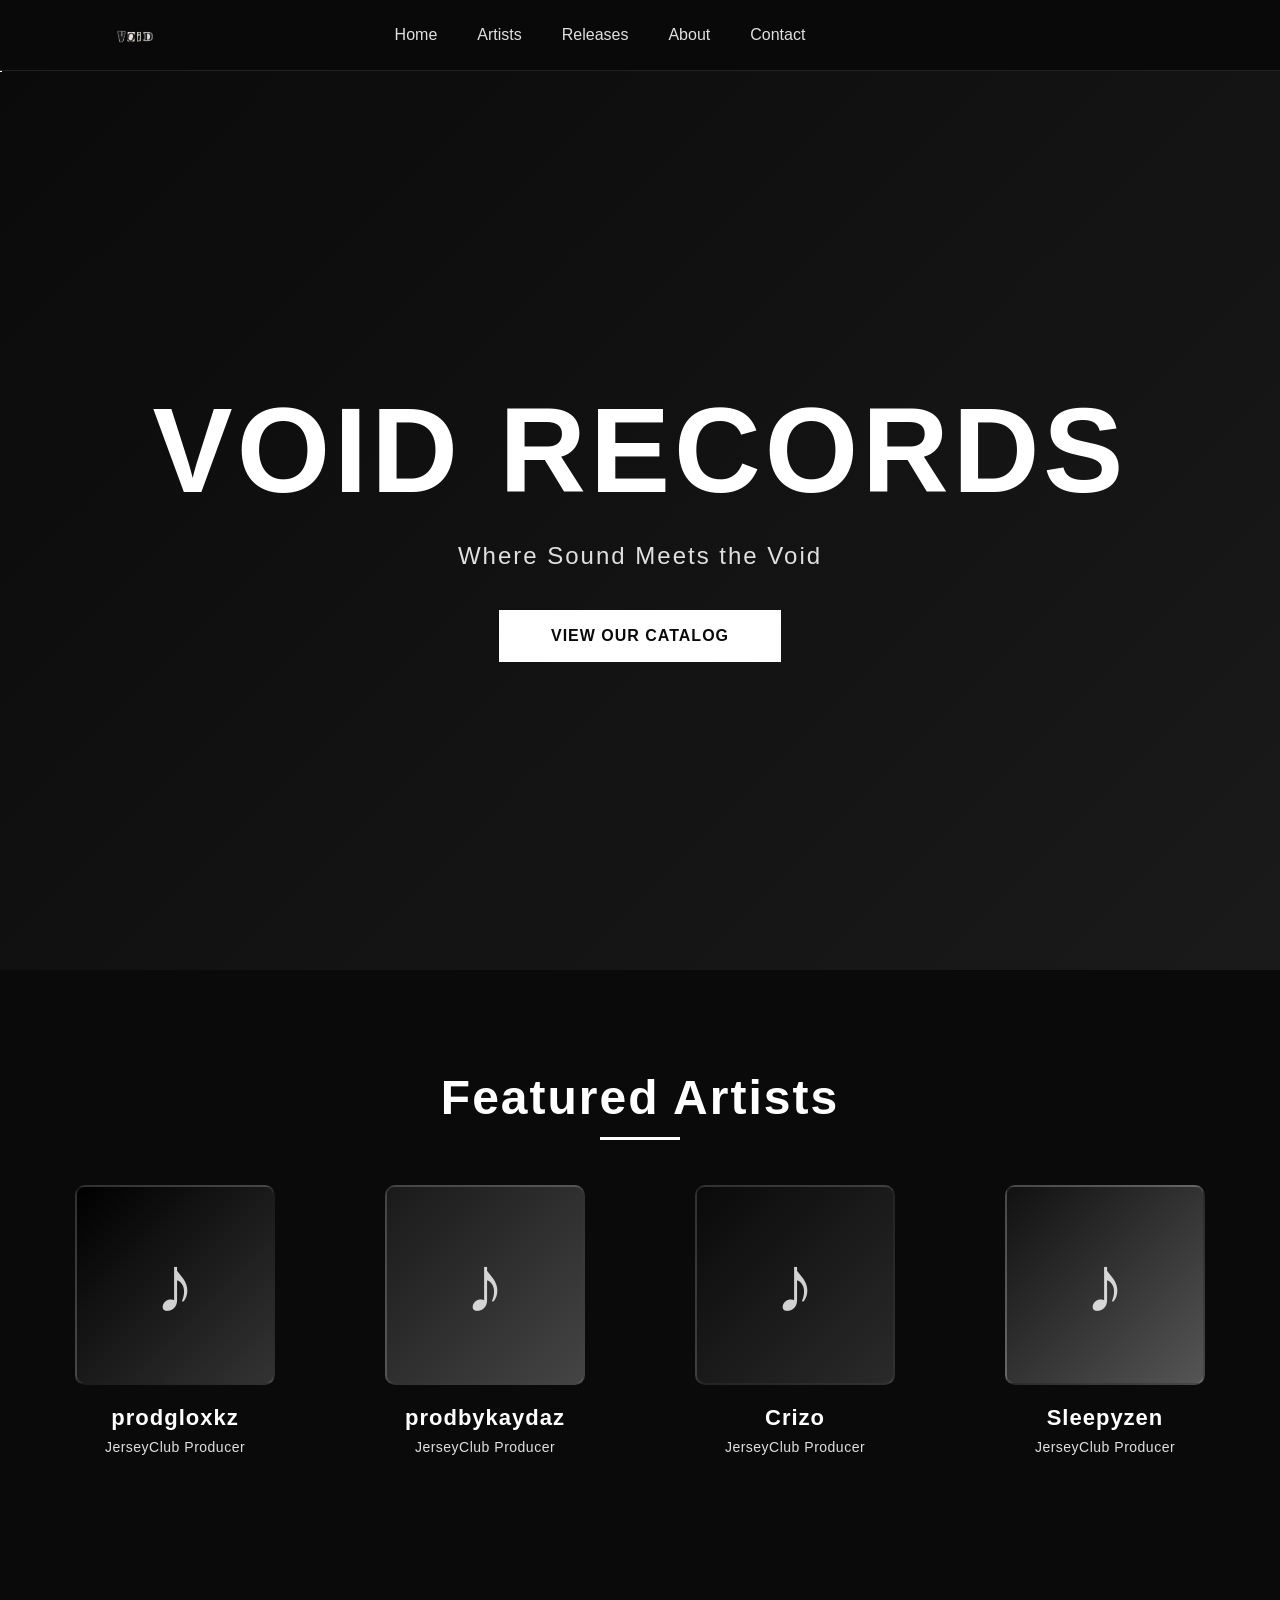
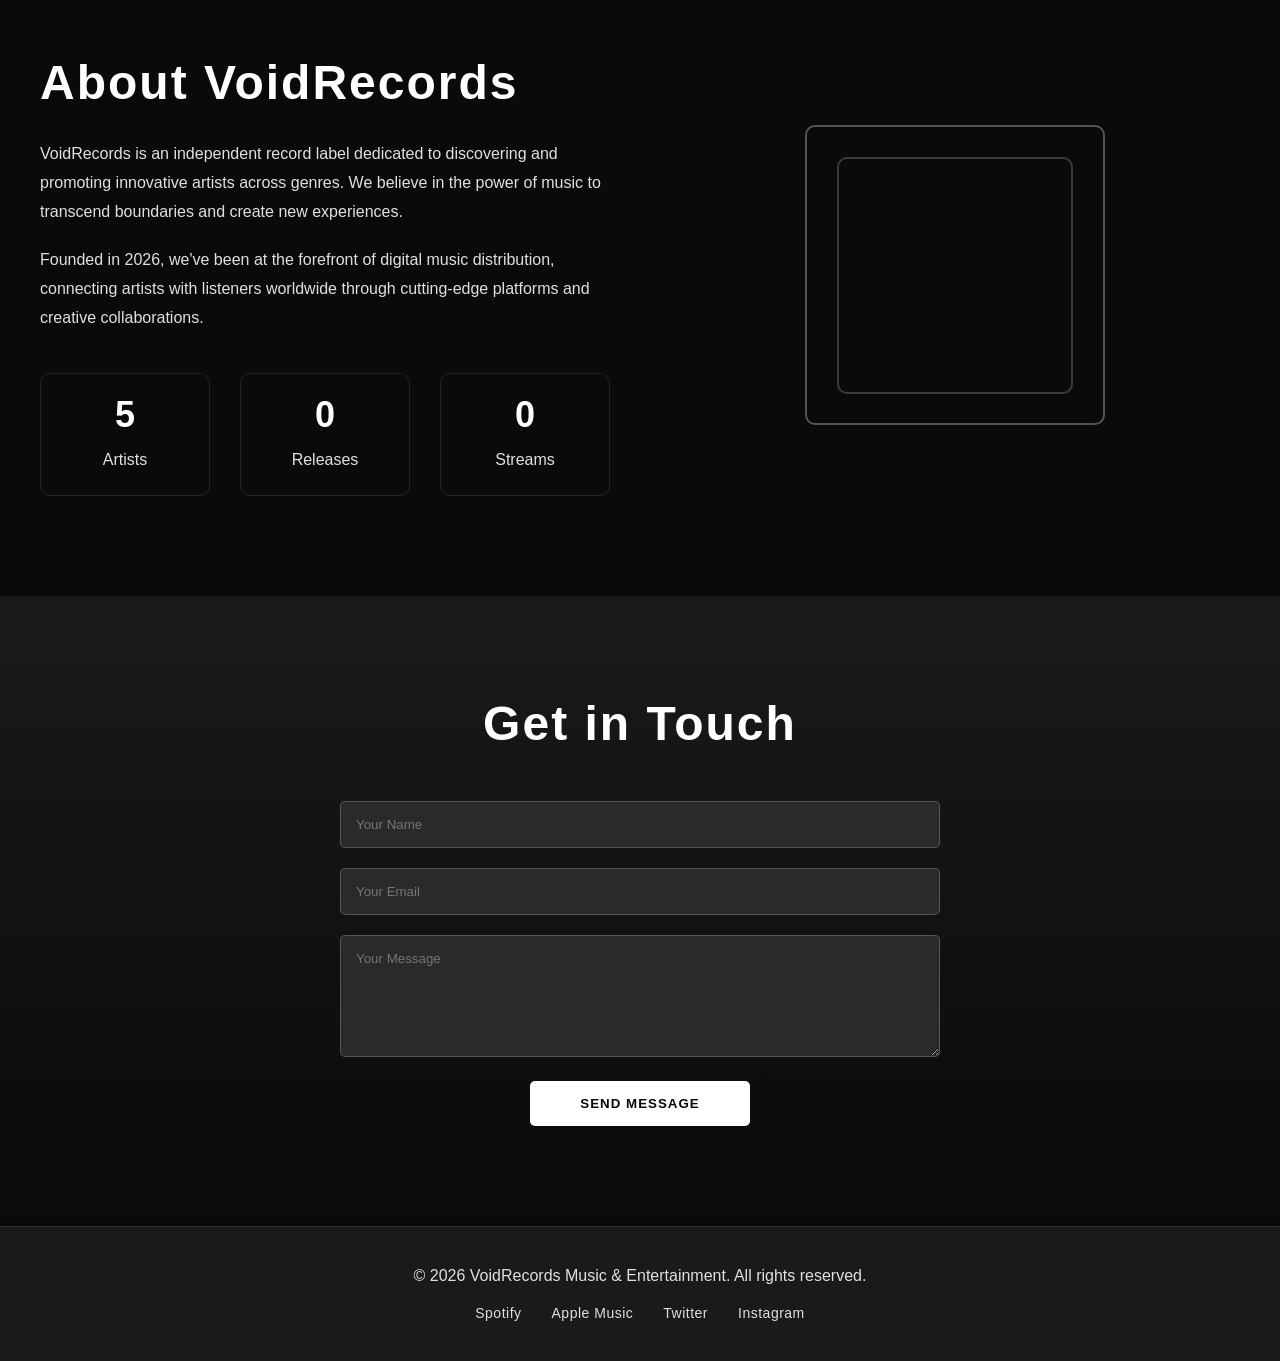
==== commit d2633e53: "Update index.html" ====
--- a/index.html
+++ b/index.html
@@ -963,7 +963,7 @@
     opacity: 1;
     visibility: visible;
     pointer-events: auto;
-    transition: opacity 1s ease, visibility 1s ease;
+    transition: opacity 0.7s ease, visibility 0.7s ease;
 }
 
 #loading-screen.fade-out {
@@ -1291,116 +1291,55 @@
 
 <script>
         /* =========================================
-           VOIDRECORDS LOADING / ERROR CHECK
+           VOIDRECORDS FAST LOADING SCREEN
            ========================================= */
 
         const loadingScreen =
             document.getElementById('loading-screen');
 
-        const loadingLogo =
-            document.getElementById('loading-logo');
-
-        let startupError = false;
         let startupFinished = false;
 
-        // Catch real JavaScript errors that happen during startup.
-        window.addEventListener('error', function (event) {
-            if (event.target === window) {
-                startupError = true;
-                console.error(
-                    'VoidRecords startup error:',
-                    event.message
-                );
-            }
-        });
-
-        // Catch rejected promises during startup.
-        window.addEventListener('unhandledrejection', function (event) {
-            startupError = true;
-            console.error(
-                'VoidRecords startup promise error:',
-                event.reason
-            );
-        });
-
-        // Verify the loading logo is available.
-        function checkLoadingLogo() {
-            return new Promise(function (resolve) {
-                if (
-                    loadingLogo &&
-                    loadingLogo.complete &&
-                    loadingLogo.naturalWidth > 0
-                ) {
-                    resolve(true);
-                    return;
-                }
-
-                if (!loadingLogo) {
-                    resolve(false);
-                    return;
-                }
-
-                loadingLogo.addEventListener(
-                    'load',
-                    function () {
-                        resolve(true);
-                    },
-                    { once: true }
-                );
-
-                loadingLogo.addEventListener(
-                    'error',
-                    function () {
-                        resolve(false);
-                    },
-                    { once: true }
-                );
-            });
-        }
-
-        // Fade the loader away after startup checks pass.
-        async function finishLoading() {
+        function finishLoading() {
+
             if (startupFinished || !loadingScreen) {
                 return;
             }
 
-            const logoOK = await checkLoadingLogo();
-
-            if (!logoOK) {
-                console.error(
-                    'VoidRecords ERROR: favicon.png could not be loaded.'
-                );
-                return;
-            }
-
-            if (startupError) {
-                console.error(
-                    'VoidRecords ERROR: a startup JavaScript error was detected.'
-                );
-                return;
-            }
-
             startupFinished = true;
 
-            console.log(
-                '%cVoidRecords loaded successfully.',
-                'color:white;font-size:18px;font-weight:bold;'
+            loadingScreen.classList.add('fade-out');
+
+            setTimeout(function () {
+                if (
+                    loadingScreen &&
+                    loadingScreen.parentNode
+                ) {
+                    loadingScreen.parentNode.removeChild(
+                        loadingScreen
+                    );
+                }
+            }, 700);
+        }
+
+        /*
+         * The website loads normally underneath the
+         * loading screen. As soon as the browser says
+         * the page is ready, remove the overlay.
+         */
+        if (document.readyState === 'complete') {
+
+            finishLoading();
+
+        } else {
+
+            window.addEventListener(
+                'load',
+                finishLoading,
+                { once: true }
             );
 
-            loadingScreen.classList.add('fade-out');
-
-            setTimeout(function () {
-                if (loadingScreen && loadingScreen.parentNode) {
-                    loadingScreen.parentNode.removeChild(loadingScreen);
-                }
-            }, 1100);
         }
 
-        // Wait until the page and its normal resources have finished loading.
-        window.addEventListener('load', function () {
-            // Keep the heartbeat visible briefly.
-            setTimeout(finishLoading, 900);
-        }, { once: true });
 
         // Check if user is logged in
         function checkUserLogin() {
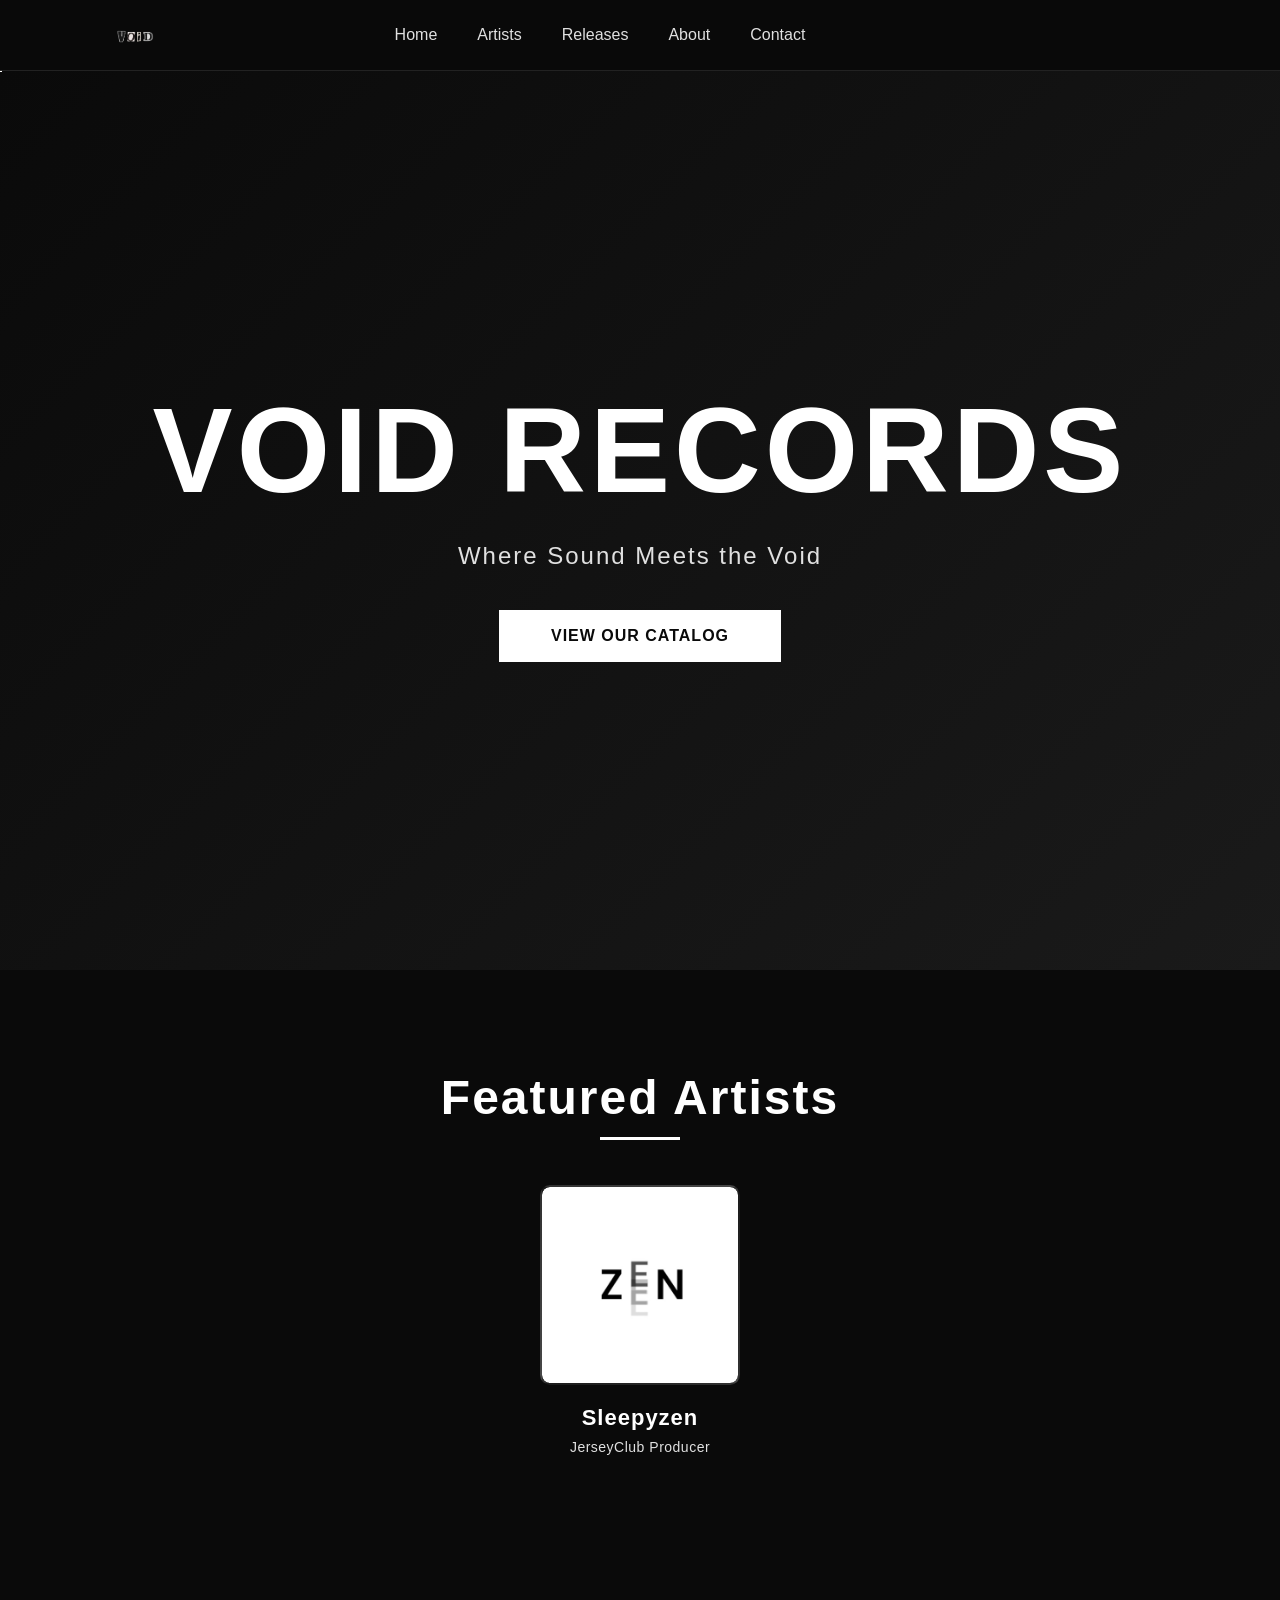
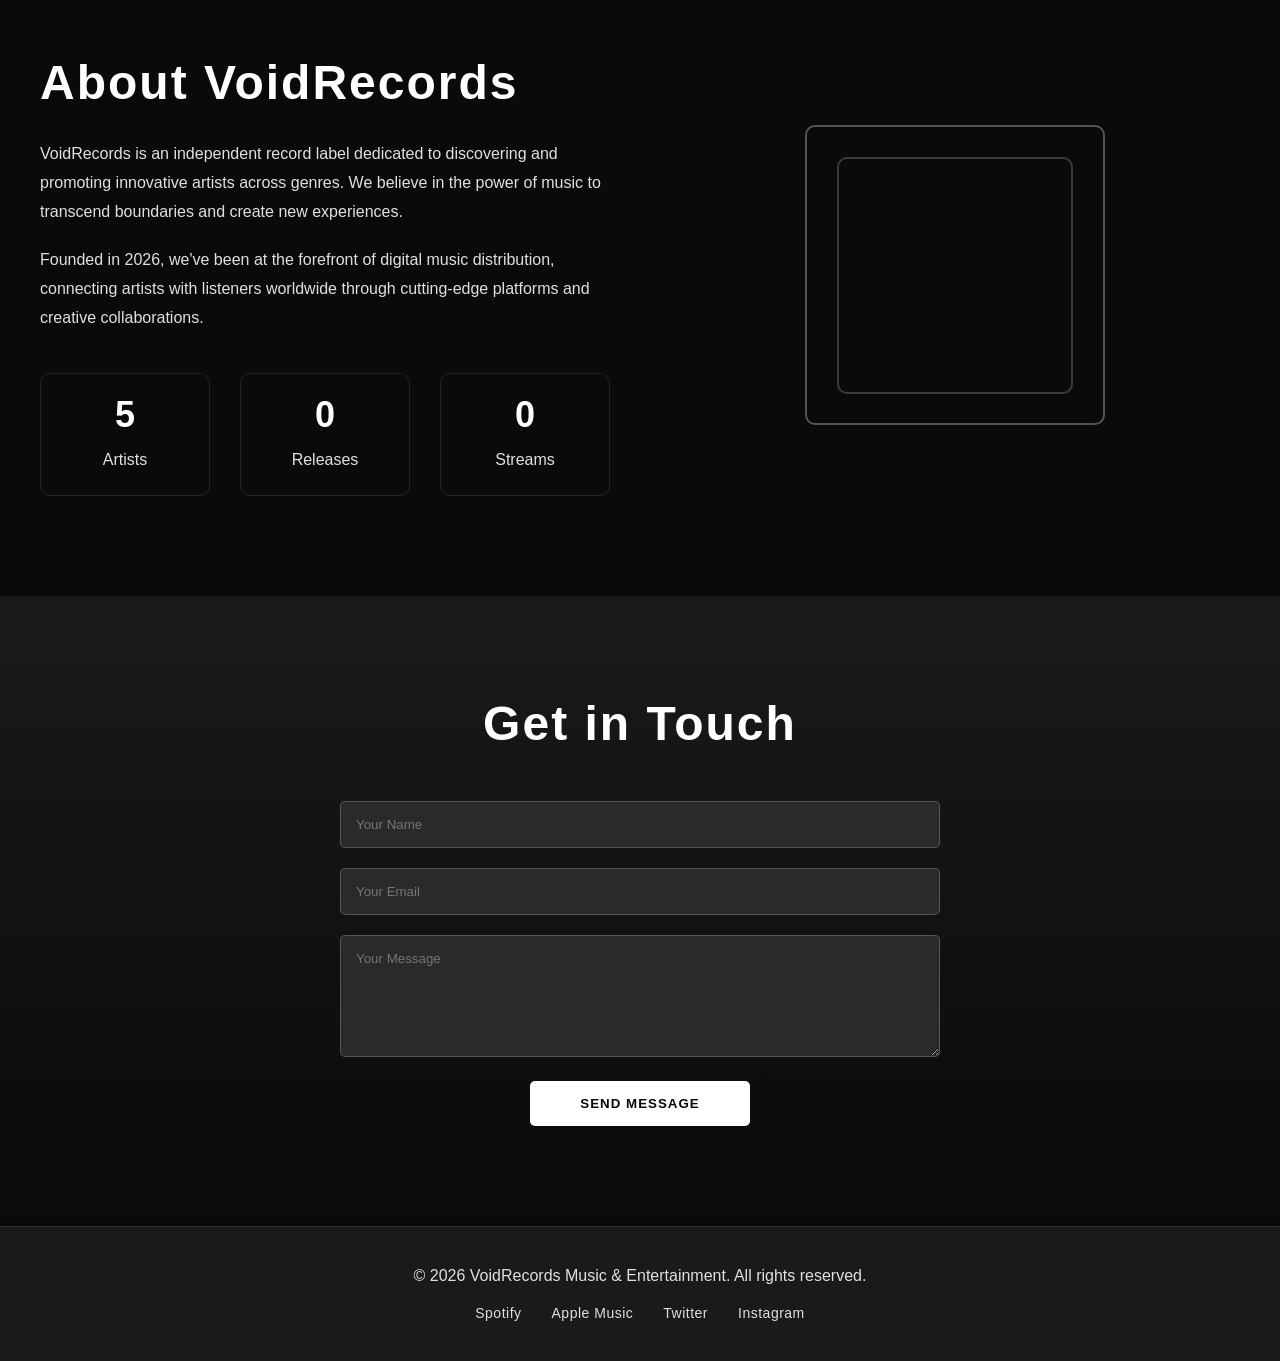
==== commit ac6e55a0: "Update index.html" ====
--- a/index.html
+++ b/index.html
@@ -998,6 +998,16 @@
     display: none !important;
 }
 
+
+/* Featured artist profile pictures */
+.artist-profile-image {
+    display: block;
+    width: 100%;
+    height: 100%;
+    object-fit: cover;
+    border-radius: 8px;
+}
+
 </style>
 </head>
 
@@ -1097,56 +1107,7 @@
                 <div
                     class="artist-image"
                     style="background: linear-gradient(135deg, #000, #333);">
-
-                    <span class="artist-icon">♪</span>
-
-                </div>
-
-                <h3>prodgloxkz</h3>
-                <p>JerseyClub Producer</p>
-
-            </div>
-
-
-            <div class="artist-card">
-
-                <div
-                    class="artist-image"
-                    style="background: linear-gradient(135deg, #1a1a1a, #444);">
-
-                    <span class="artist-icon">♪</span>
-
-                </div>
-
-                <h3>prodbykaydaz</h3>
-                <p>JerseyClub Producer</p>
-
-            </div>
-
-
-            <div class="artist-card">
-
-                <div
-                    class="artist-image"
-                    style="background: linear-gradient(135deg, #0a0a0a, #2a2a2a);">
-
-                    <span class="artist-icon">♪</span>
-
-                </div>
-
-                <h3>Crizo</h3>
-                <p>JerseyClub Producer</p>
-
-            </div>
-
-
-            <div class="artist-card">
-
-                <div
-                    class="artist-image"
-                    style="background: linear-gradient(135deg, #111, #555);">
-
-                    <span class="artist-icon">♪</span>
+                    <img class="artist-profile-image" src="Sleepyzen.png" alt="Sleepyzen profile picture">
 
                 </div>
 
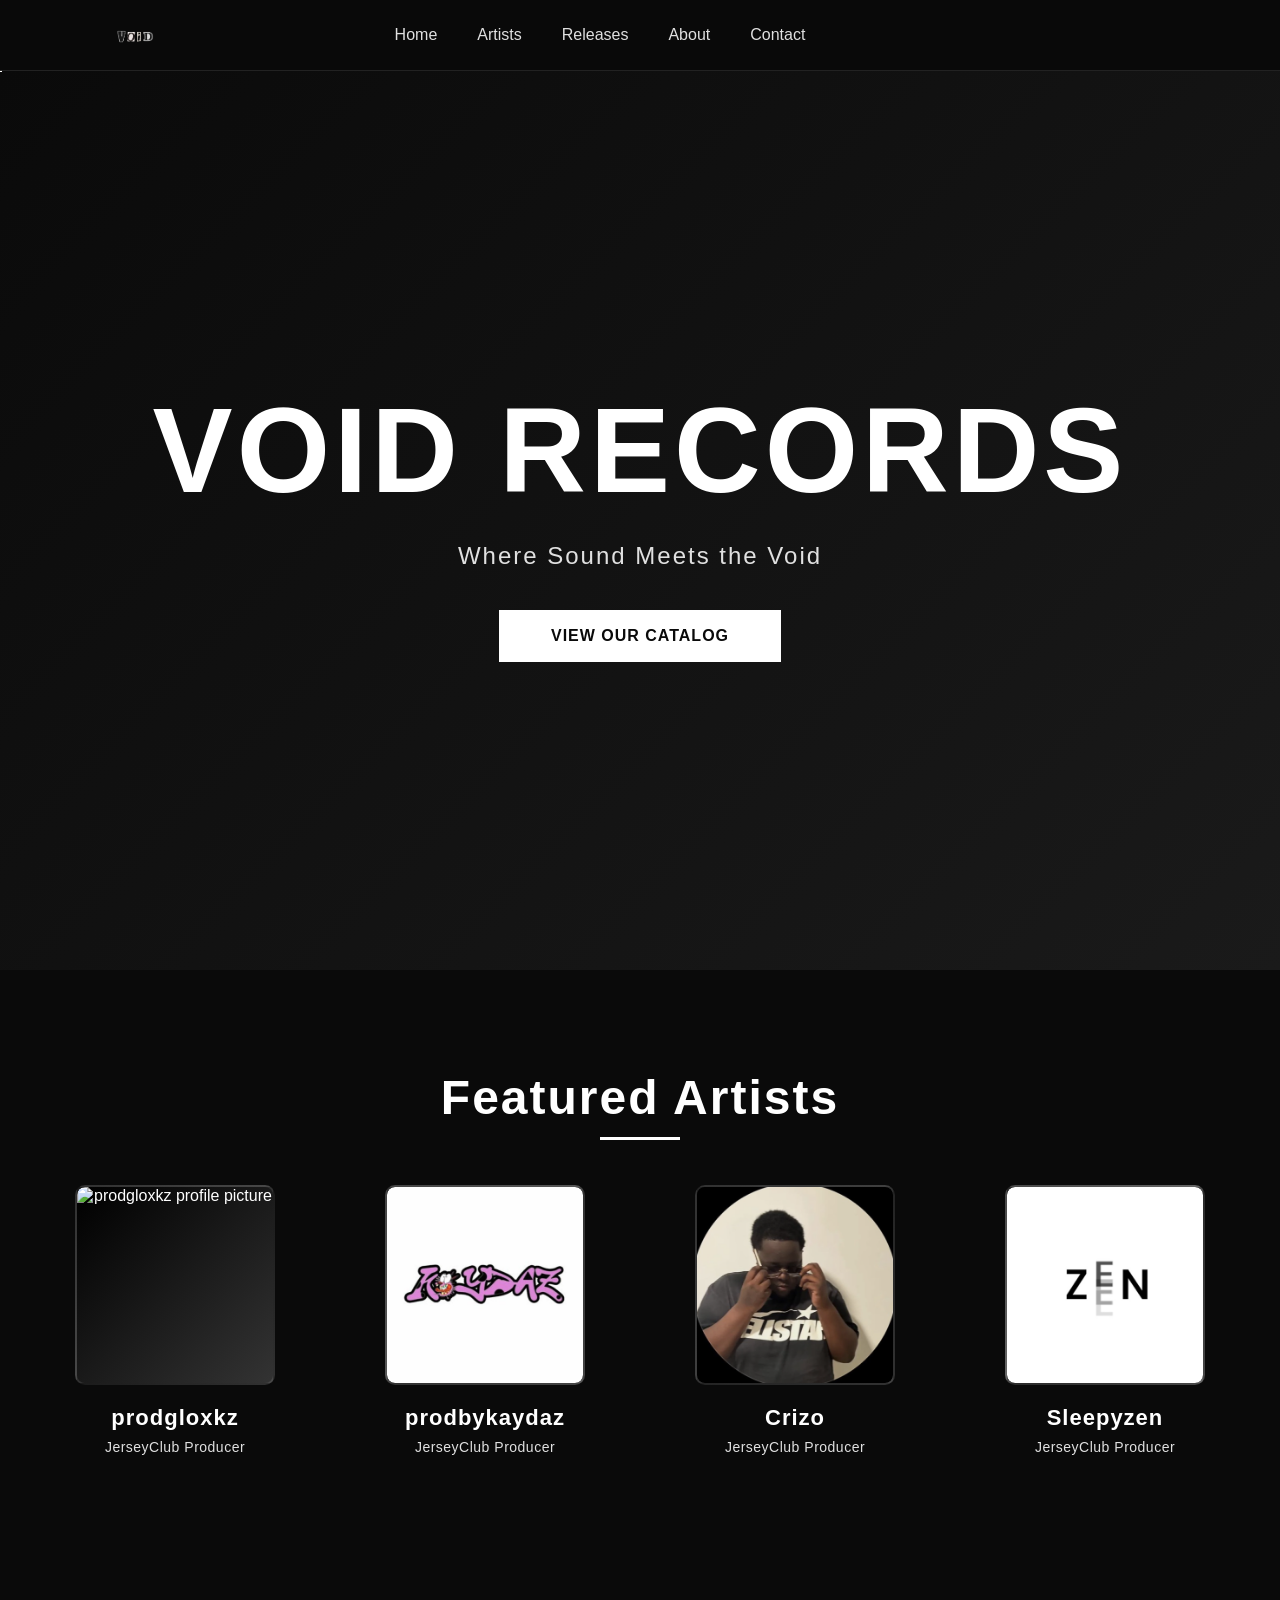
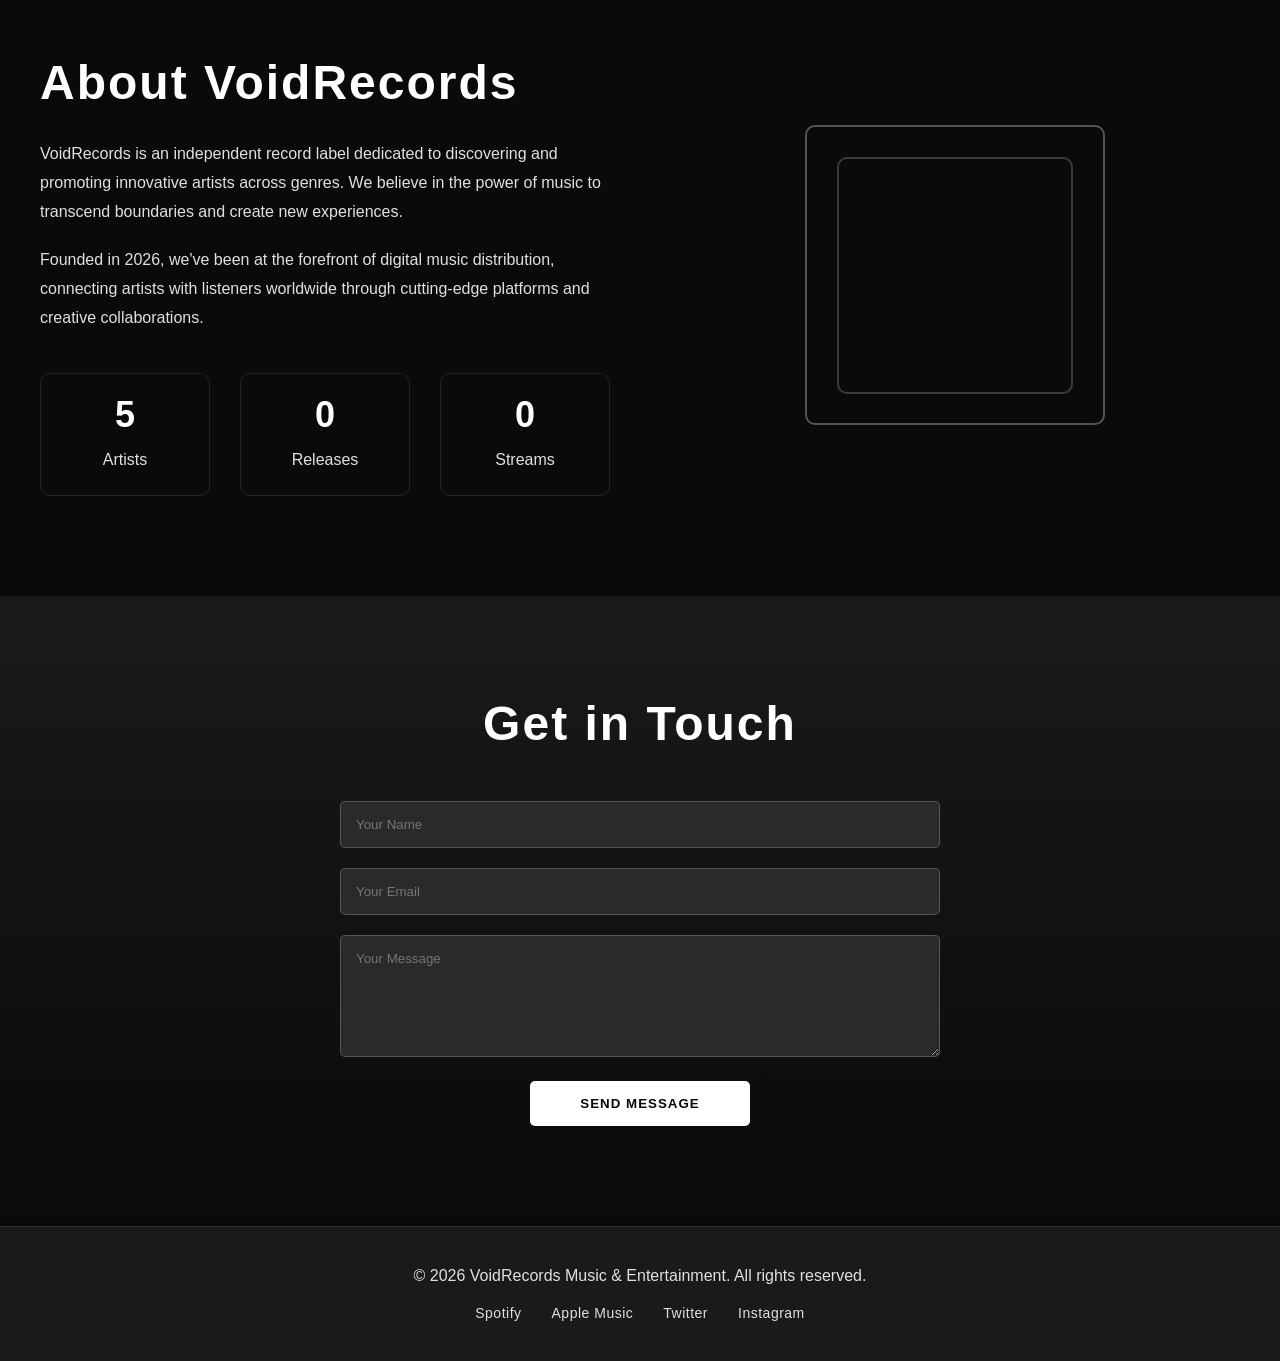
==== commit 8e214419: "Update index.html" ====
--- a/index.html
+++ b/index.html
@@ -1103,17 +1103,62 @@
         <div class="artists-grid">
 
             <div class="artist-card">
-
                 <div
                     class="artist-image"
                     style="background: linear-gradient(135deg, #000, #333);">
-                    <img class="artist-profile-image" src="Sleepyzen.png" alt="Sleepyzen profile picture">
-
+                    <img
+                        class="artist-profile-image"
+                        src="prodgloxkz.png"
+                        alt="prodgloxkz profile picture">
+                </div>
+
+                <h3>prodgloxkz</h3>
+                <p>JerseyClub Producer</p>
+            </div>
+
+
+            <div class="artist-card">
+                <div
+                    class="artist-image"
+                    style="background: linear-gradient(135deg, #1a1a1a, #444);">
+                    <img
+                        class="artist-profile-image"
+                        src="prodbykaydaz.png"
+                        alt="prodbykaydaz profile picture">
+                </div>
+
+                <h3>prodbykaydaz</h3>
+                <p>JerseyClub Producer</p>
+            </div>
+
+
+            <div class="artist-card">
+                <div
+                    class="artist-image"
+                    style="background: linear-gradient(135deg, #0a0a0a, #2a2a2a);">
+                    <img
+                        class="artist-profile-image"
+                        src="Crizo.png"
+                        alt="Crizo profile picture">
+                </div>
+
+                <h3>Crizo</h3>
+                <p>JerseyClub Producer</p>
+            </div>
+
+
+            <div class="artist-card">
+                <div
+                    class="artist-image"
+                    style="background: linear-gradient(135deg, #111, #555);">
+                    <img
+                        class="artist-profile-image"
+                        src="Sleepyzen.png"
+                        alt="Sleepyzen profile picture">
                 </div>
 
                 <h3>Sleepyzen</h3>
                 <p>JerseyClub Producer</p>
-
             </div>
 
         </div>
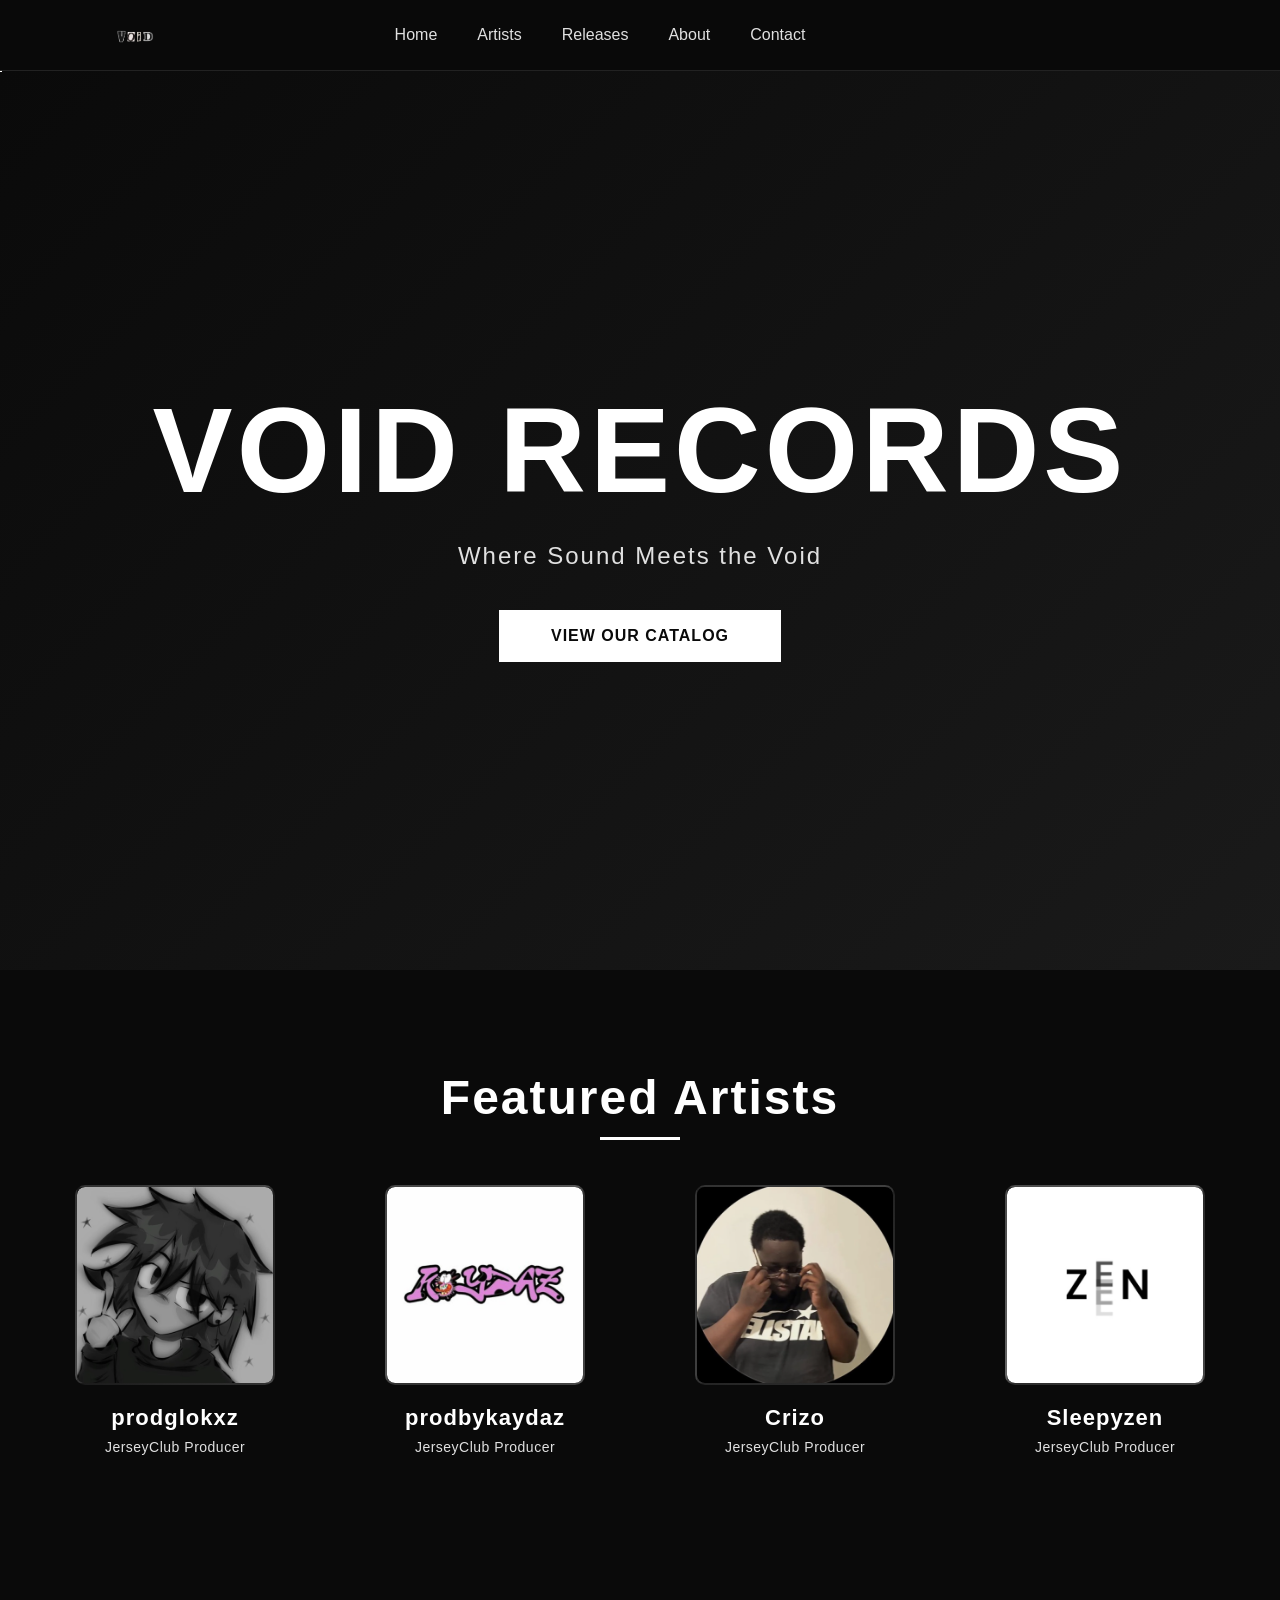
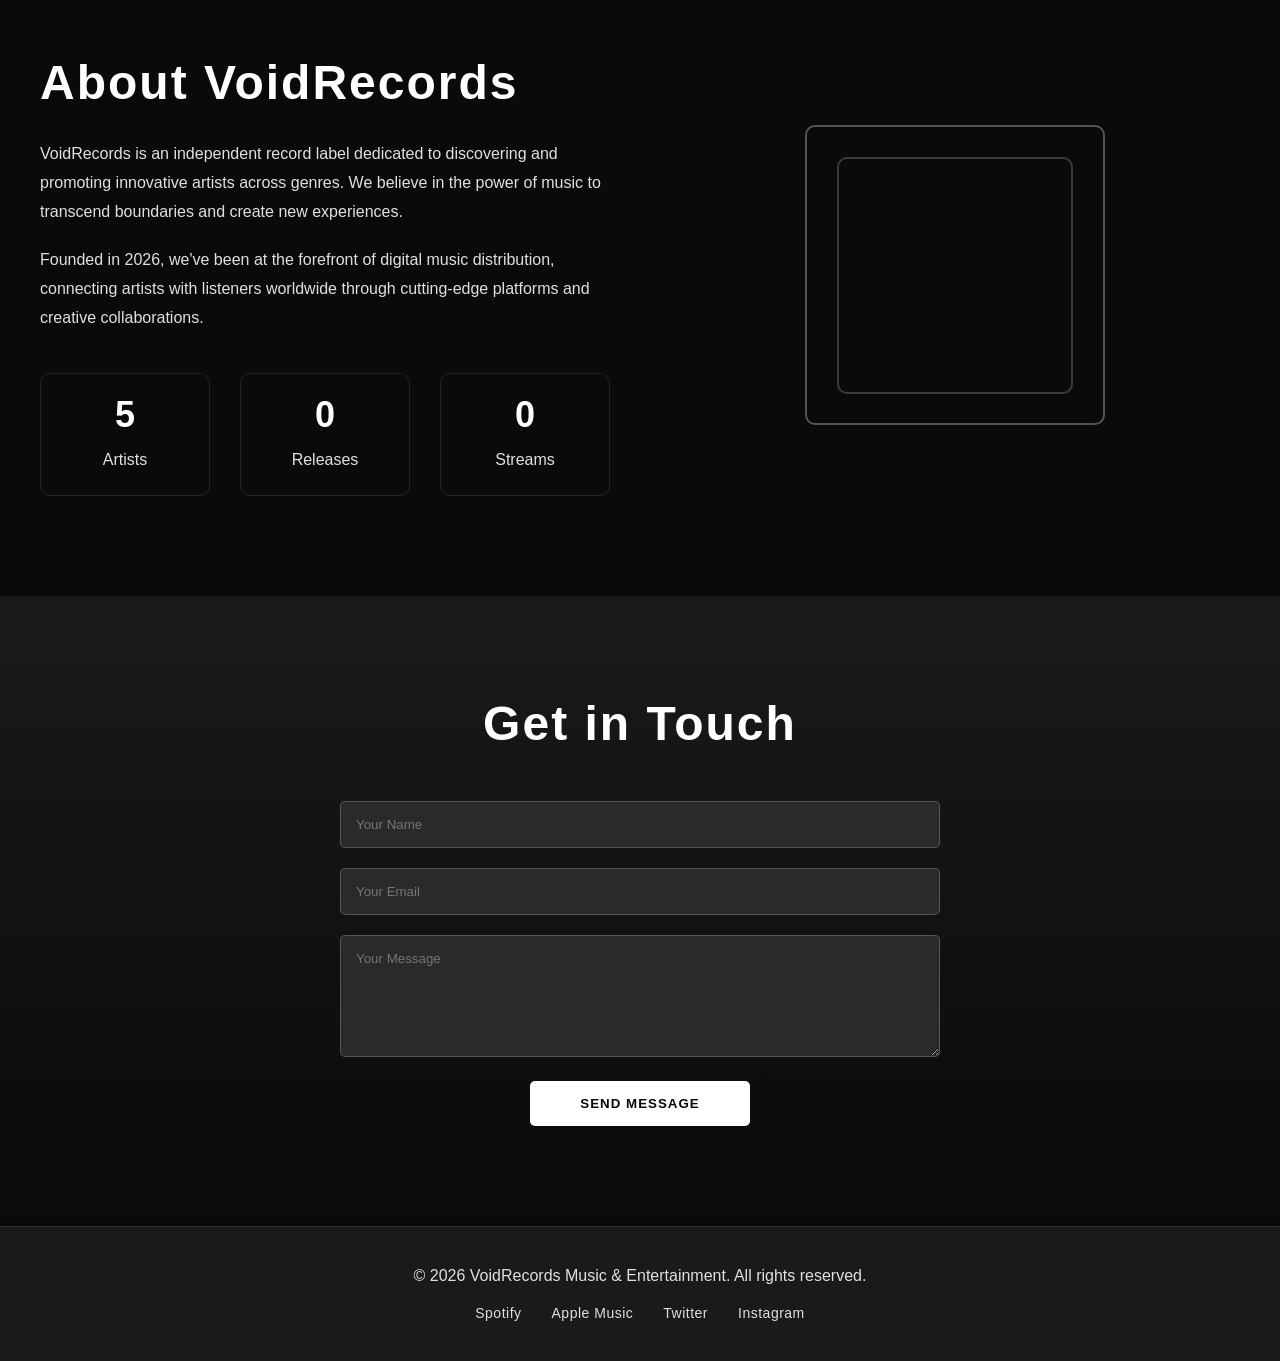
==== commit 4e3f2e18: "Update index.html" ====
--- a/index.html
+++ b/index.html
@@ -1108,11 +1108,11 @@
                     style="background: linear-gradient(135deg, #000, #333);">
                     <img
                         class="artist-profile-image"
-                        src="prodgloxkz.png"
-                        alt="prodgloxkz profile picture">
+                        src="prodglokxz.png"
+                        alt="prodglokxz profile picture">
                 </div>
 
-                <h3>prodgloxkz</h3>
+                <h3>prodglokxz</h3>
                 <p>JerseyClub Producer</p>
             </div>
 
